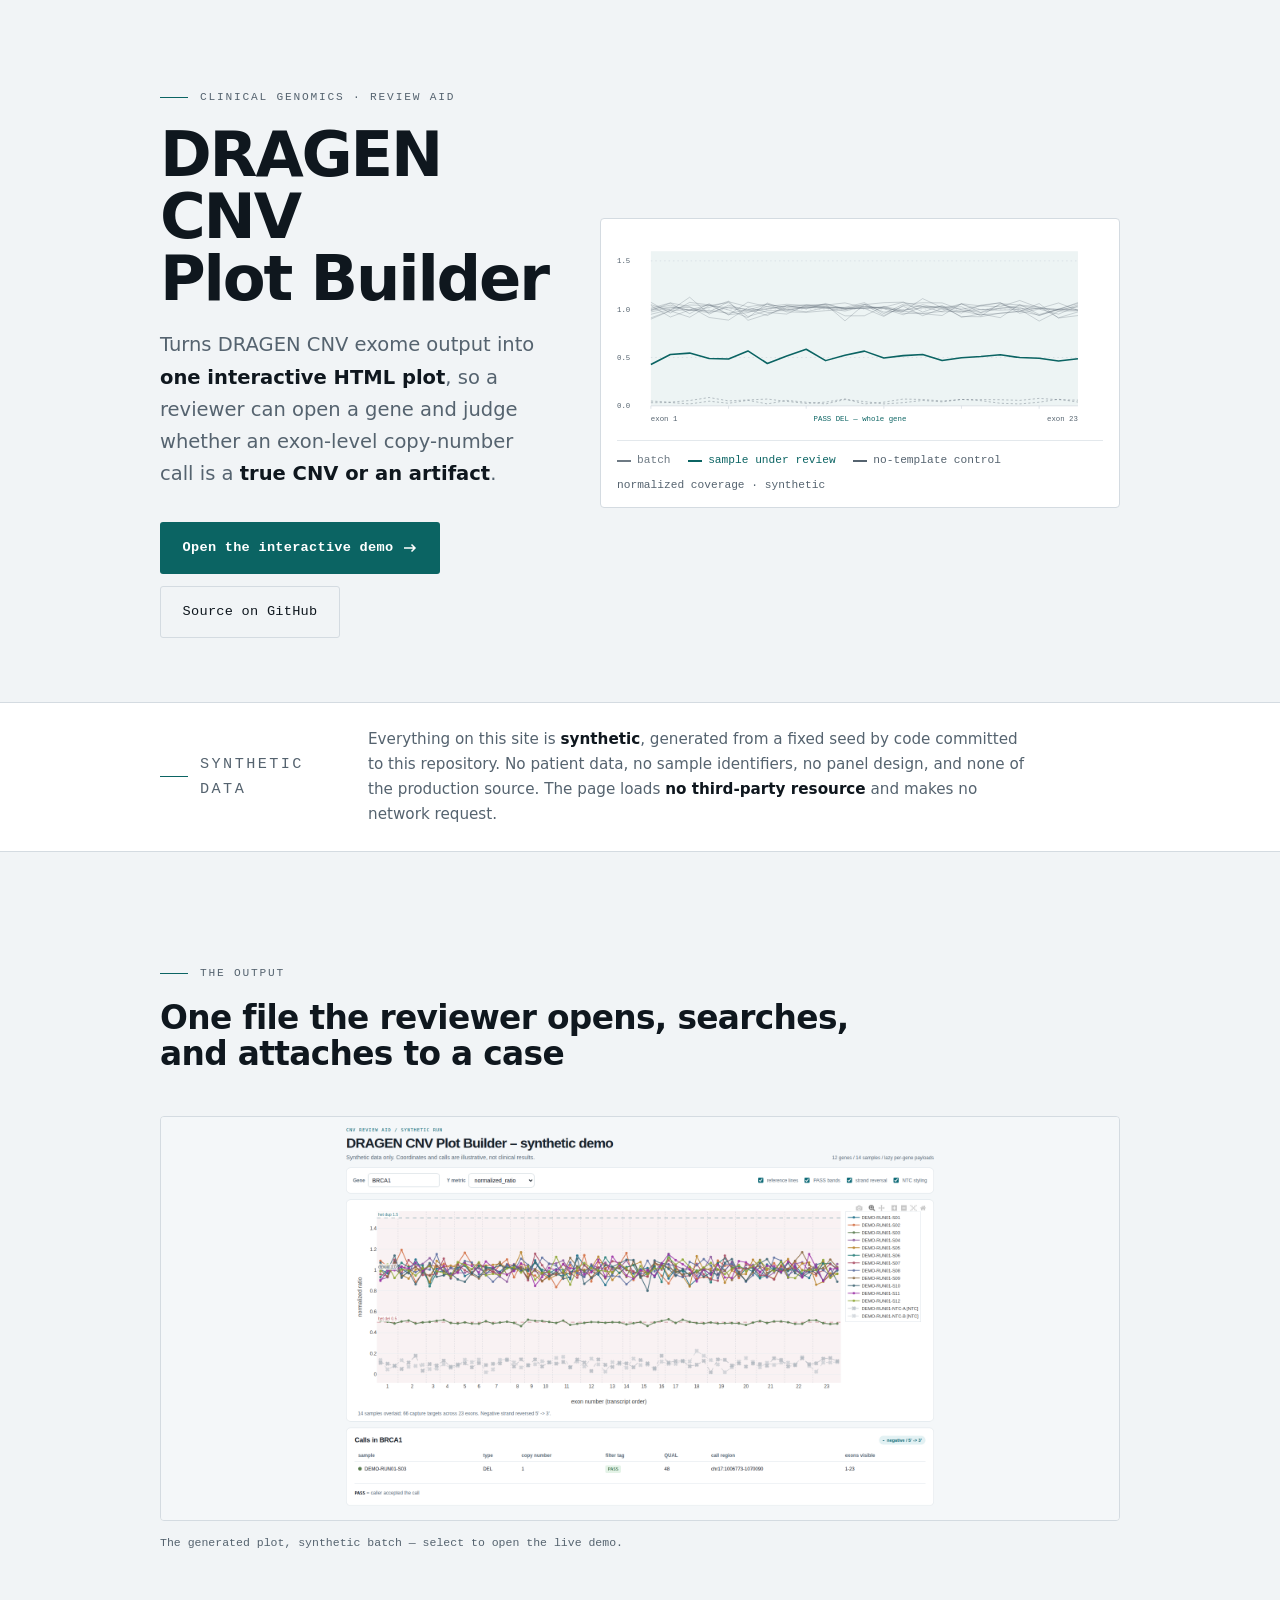
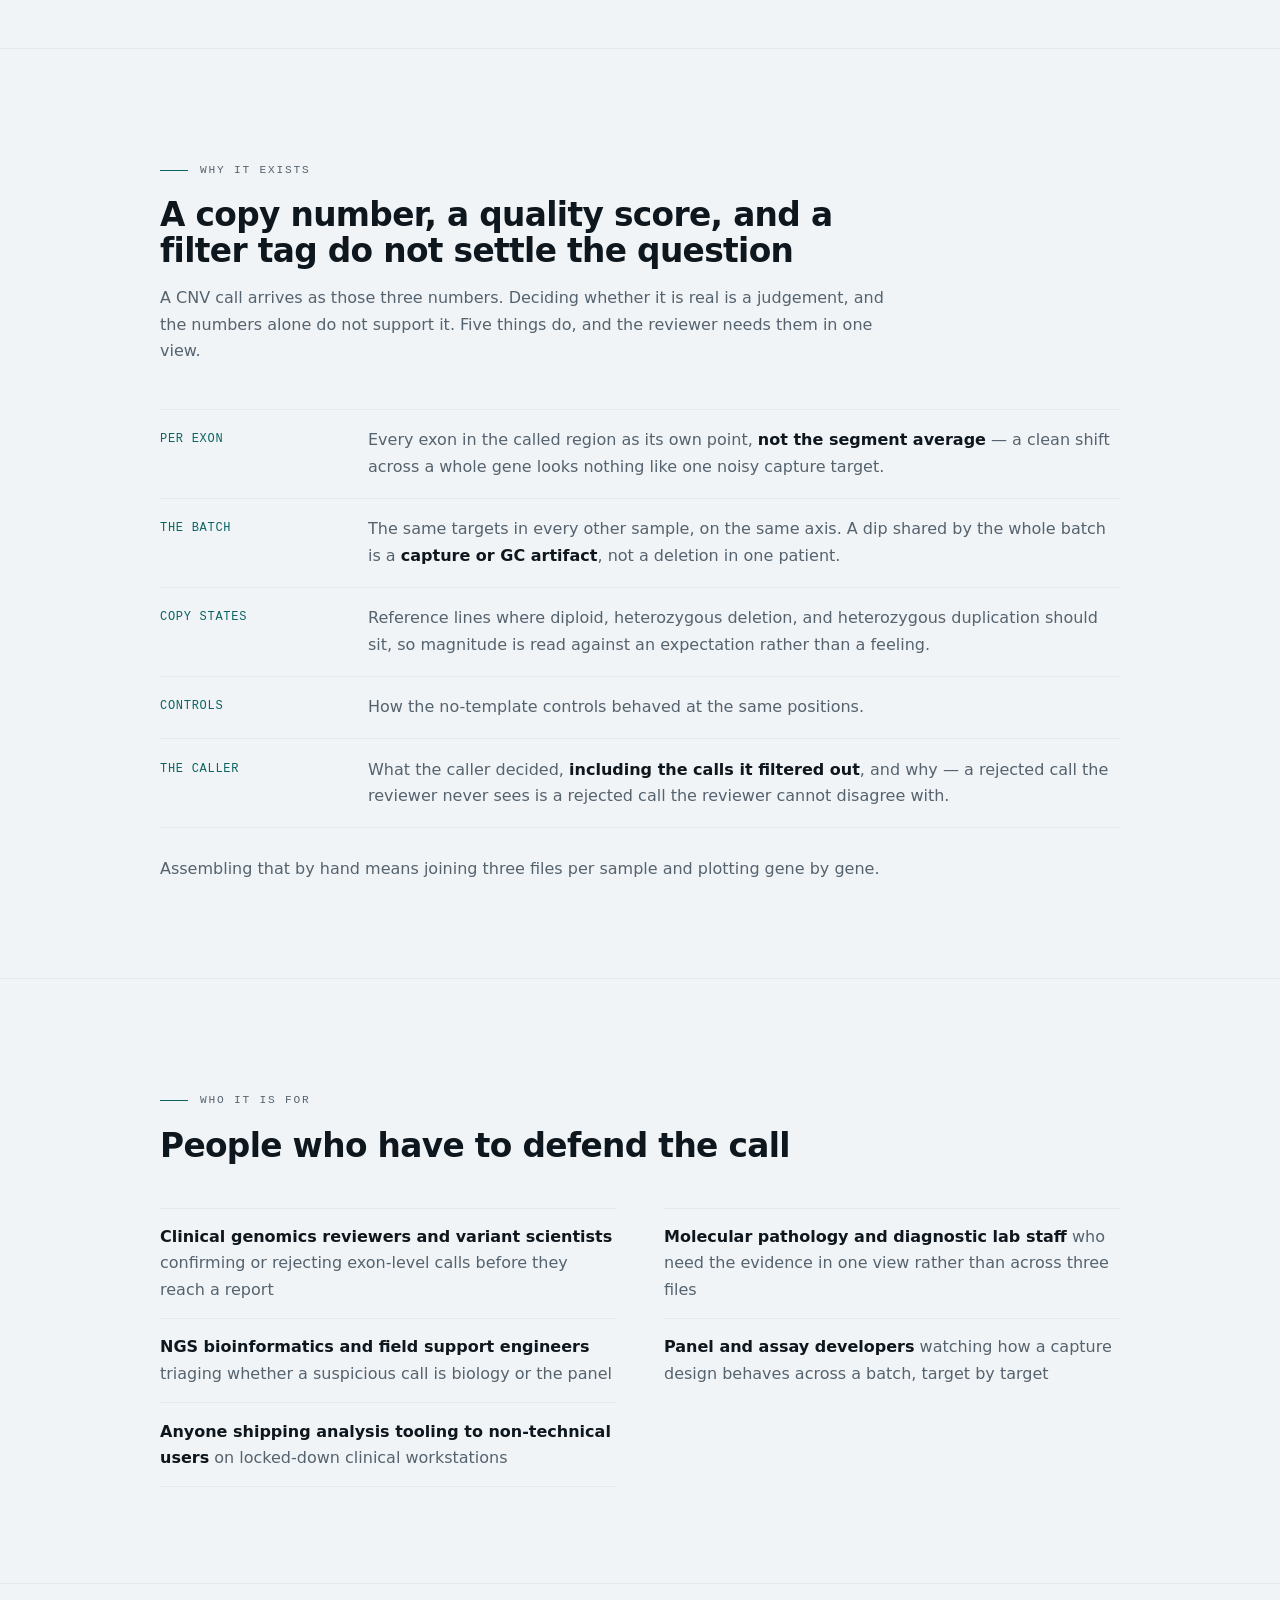
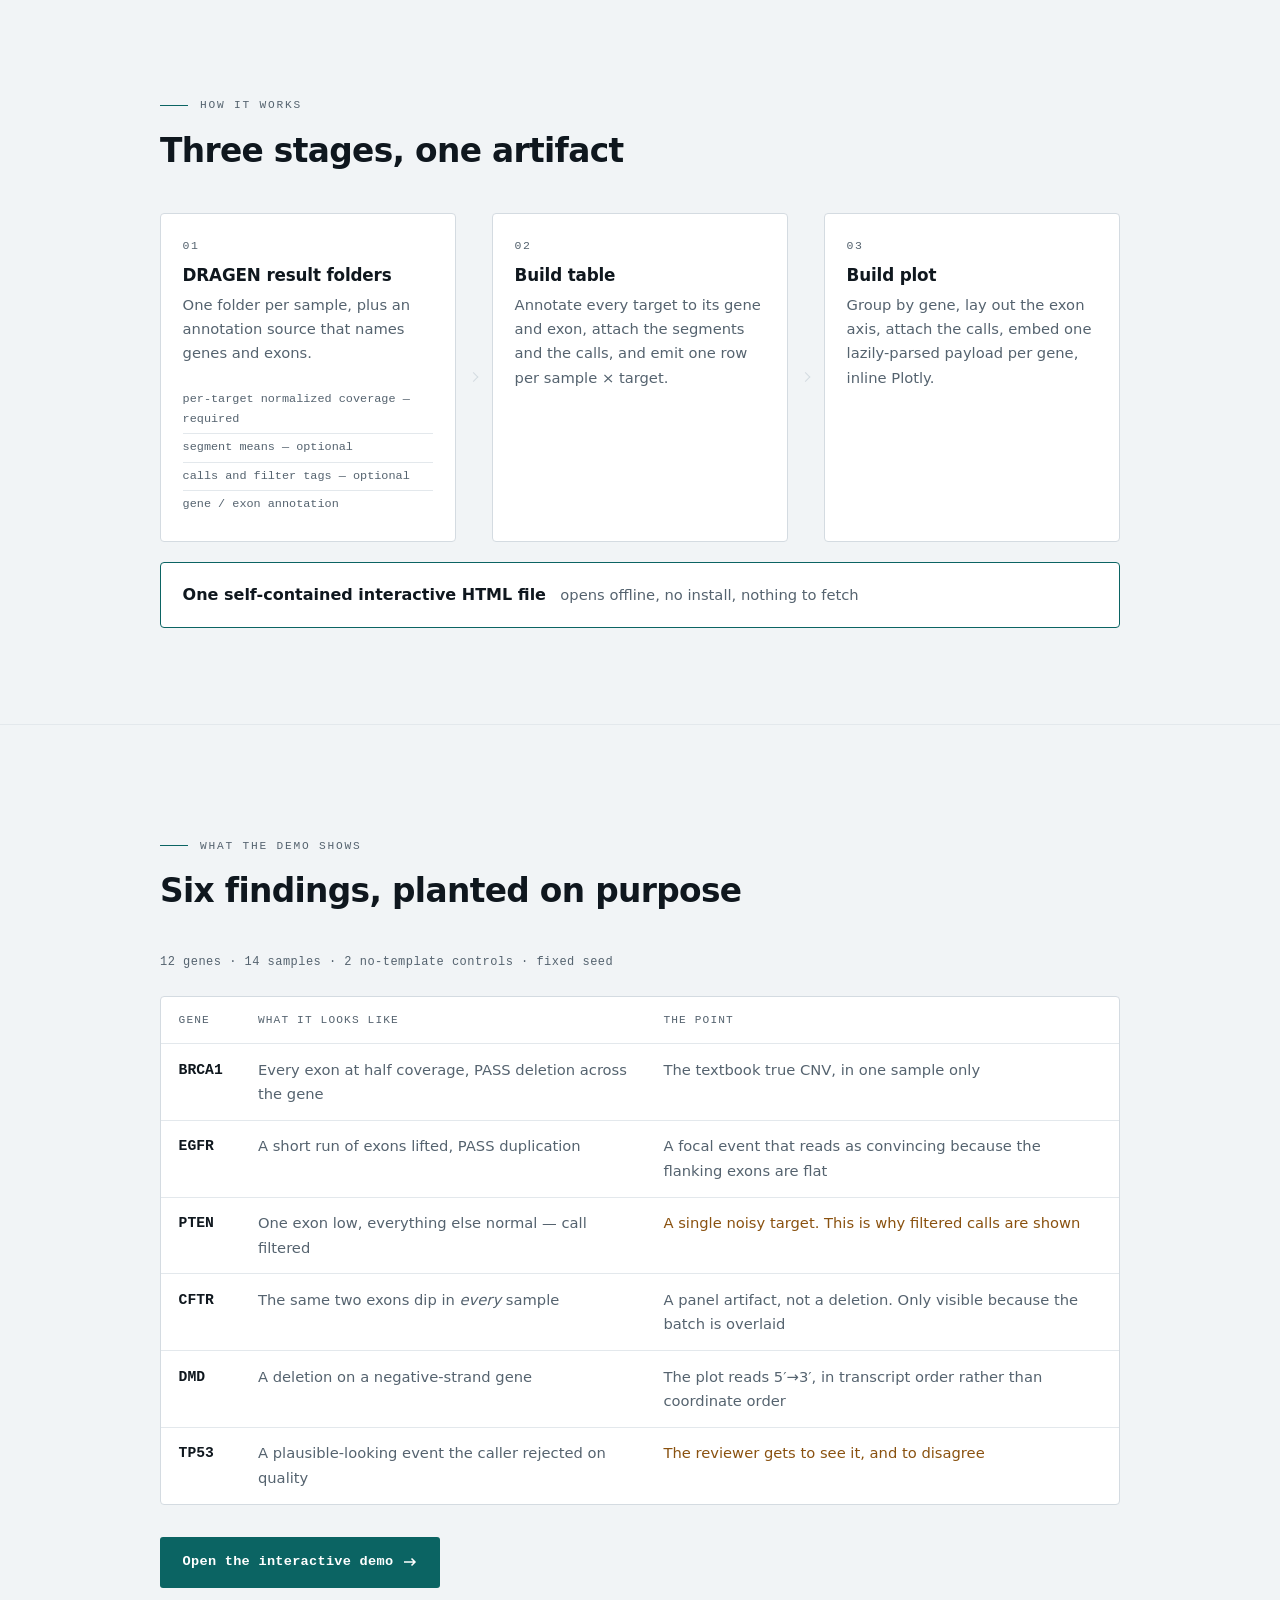
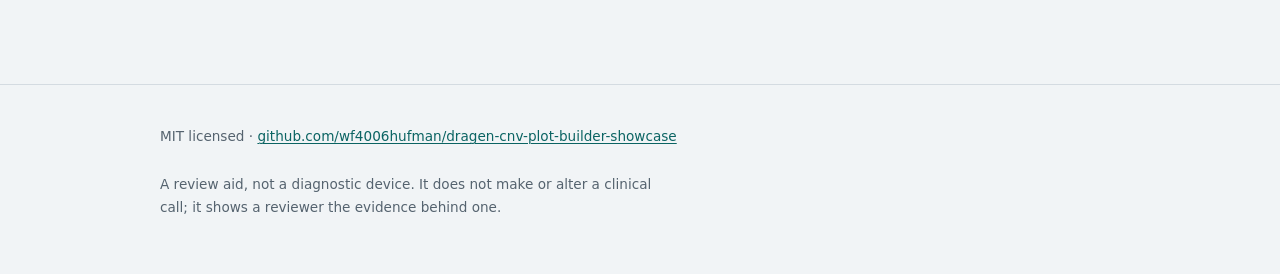
==== docs/index.html @ 5447cc50 "Public showcase: DRAGEN CNV plot builder A review aid for exon-level copy-number calls: turns DRAGEN" ====
<!DOCTYPE html>
<html lang="en">
<head>
<meta charset="utf-8">
<meta name="viewport" content="width=device-width, initial-scale=1">
<title>DRAGEN CNV Plot Builder — a review aid for exon-level copy-number calls</title>
<meta name="description" content="Turns DRAGEN CNV exome output into one interactive HTML plot, so a reviewer can judge whether an exon-level copy-number call is a true CNV or an artifact. Synthetic demo.">
<meta name="color-scheme" content="light dark">
<style>
/* ---- Tokens -------------------------------------------------------------
   Palette borrows the plot's own semantics: neutral greys are the batch,
   teal is the sample under review, amber is a call the caller filtered out. */
:root {
  --paper:   #f1f4f6;
  --surface: #ffffff;
  --ink:     #0f171e;
  --muted:   #55636f;
  --rule:    #d4dbe1;
  --rule-soft: #e3e8ec;
  --accent:  #0b6463;   /* the reviewed sample */
  --accent-ink: #ffffff;
  --flag:    #8a5210;   /* filtered / rejected */
  --sans: system-ui, -apple-system, "Segoe UI", Roboto, Helvetica, Arial, sans-serif;
  --mono: ui-monospace, SFMono-Regular, Menlo, Consolas, "Liberation Mono", monospace;
  --gutter: clamp(1.25rem, 5vw, 4rem);
  --stack:  clamp(3.5rem, 8vw, 6rem);
}
@media (prefers-color-scheme: dark) {
  :root {
    --paper: #0b1015; --surface: #121a21; --ink: #e4ebf1; --muted: #97a5b1;
    --rule: #24313b; --rule-soft: #1a242c;
    --accent: #4cc7bd; --accent-ink: #06201f; --flag: #e2a55c;
  }
}

*, *::before, *::after { box-sizing: border-box; }
html { -webkit-text-size-adjust: 100%; }
body {
  margin: 0;
  background: var(--paper);
  color: var(--ink);
  font-family: var(--sans);
  font-size: 1rem;
  line-height: 1.65;
  overflow-x: hidden;         /* belt and braces: page never scrolls sideways */
  -webkit-font-smoothing: antialiased;
}
.wrap { max-width: 68rem; margin-inline: auto; padding-inline: var(--gutter); }

a { color: var(--accent); text-underline-offset: 0.18em; text-decoration-thickness: 1px; }
:focus-visible { outline: 2px solid var(--accent); outline-offset: 3px; border-radius: 2px; }

h1, h2, h3 { line-height: 1.1; letter-spacing: -0.02em; margin: 0; font-weight: 650; }
h1 { font-size: clamp(2.35rem, 6.2vw, 3.9rem); letter-spacing: -0.035em; line-height: 0.99; font-weight: 700; }
h2 { font-size: clamp(1.5rem, 3.2vw, 2.05rem); }
h3 { font-size: 1.05rem; letter-spacing: -0.01em; }
p { margin: 0 0 1rem; }
p:last-child { margin-bottom: 0; }

/* Mono eyebrow with a leading hairline — the same hairline that separates
   every section, so the label reads as part of the rule system. */
.eyebrow {
  font-family: var(--mono);
  font-size: 0.7rem;
  letter-spacing: 0.16em;
  text-transform: uppercase;
  color: var(--muted);
  display: flex;
  align-items: center;
  gap: 0.75rem;
  margin: 0 0 1.1rem;
}
.eyebrow::before {
  content: "";
  width: 1.75rem;
  height: 1px;
  background: var(--accent);
  flex: none;
}

/* ---- Header ------------------------------------------------------------ */
header { padding-block: clamp(3rem, 7vw, 5.5rem) clamp(2.5rem, 5vw, 4rem); }
.hero { display: grid; gap: clamp(2.25rem, 5vw, 3.5rem); }
@media (min-width: 62rem) {
  .hero { grid-template-columns: minmax(0, 24rem) minmax(0, 1fr); align-items: center; }
}
.lede {
  font-size: clamp(1.05rem, 1.6vw, 1.22rem);
  color: var(--muted);
  margin-top: 1.25rem;
  max-width: 34ch;
}
.lede strong { color: var(--ink); font-weight: 600; }

.actions { display: flex; flex-wrap: wrap; gap: 0.75rem; margin-top: 2rem; }
.btn {
  display: inline-flex; align-items: center; gap: 0.6rem;
  font-family: var(--mono); font-size: 0.85rem; letter-spacing: 0.02em;
  padding: 0.85rem 1.35rem; border-radius: 3px; text-decoration: none;
  border: 1px solid transparent; transition: transform 120ms ease, background-color 120ms ease;
}
.btn-primary { background: var(--accent); color: var(--accent-ink); font-weight: 600; }
.btn-primary:hover { transform: translateY(-1px); }
.btn-secondary { border-color: var(--rule); color: var(--ink); background: transparent; }
.btn-secondary:hover { border-color: var(--accent); }
.btn svg { flex: none; }

/* ---- Hero figure ------------------------------------------------------- */
.plot { background: var(--surface); border: 1px solid var(--rule); border-radius: 4px; padding: 1rem 1rem 0.75rem; margin: 0; }
.plot svg { display: block; width: 100%; height: auto; }
.plot figcaption {
  font-family: var(--mono); font-size: 0.7rem; color: var(--muted);
  border-top: 1px solid var(--rule-soft); margin-top: 0.75rem; padding-top: 0.65rem;
  display: flex; flex-wrap: wrap; gap: 0.4rem 1.1rem;
}
.key { display: inline-flex; align-items: center; gap: 0.4rem; }
.key::before { content: ""; width: 0.85rem; height: 2px; background: currentColor; }
.key-batch { color: var(--muted); opacity: 0.85; }
.key-case  { color: var(--accent); }
.key-ntc   { color: var(--muted); }

.s-batch { fill: none; stroke: var(--muted); stroke-width: 1; opacity: 0.34; }
.s-ntc   { fill: none; stroke: var(--muted); stroke-width: 1; opacity: 0.5; stroke-dasharray: 3 3; }
.s-case  { fill: none; stroke: var(--accent); stroke-width: 2.1; stroke-linejoin: round; }
.ref     { stroke: var(--rule); stroke-width: 1; stroke-dasharray: 2 4; }
.axis    { stroke: var(--rule); stroke-width: 1; }
.tick    { stroke: var(--rule); stroke-width: 1; }
.lab     { font-family: var(--mono); font-size: 10px; fill: var(--muted); }
.lab-accent { fill: var(--accent); }
.callband { fill: var(--accent); opacity: 0.07; }

/* One deliberate motion: the reviewed sample draws itself in on load. */
@media (prefers-reduced-motion: no-preference) {
  .s-case { stroke-dasharray: 640; stroke-dashoffset: 640; animation: draw 1.5s cubic-bezier(.3,.7,.3,1) 0.25s forwards; }
  @keyframes draw { to { stroke-dashoffset: 0; } }
}

/* ---- Synthetic-data notice --------------------------------------------- */
.notice { border-block: 1px solid var(--rule); background: var(--surface); }
.notice .wrap { padding-block: 1.5rem; display: grid; gap: 0.5rem 2rem; }
@media (min-width: 48rem) { .notice .wrap { grid-template-columns: 11rem minmax(0, 1fr); } }
.notice .eyebrow { margin: 0; }
.notice p { font-size: 0.95rem; color: var(--muted); max-width: 68ch; }
.notice strong { color: var(--ink); font-weight: 600; }

/* ---- Sections ---------------------------------------------------------- */
main section { padding-block: var(--stack); border-bottom: 1px solid var(--rule-soft); }
main section:last-of-type { border-bottom: 0; }
.section-head { max-width: 46rem; margin-bottom: clamp(2rem, 4vw, 2.75rem); }
.section-head p { color: var(--muted); margin-top: 1rem; }

/* Screenshot band */
.shot { margin: 0; }
.shot a { display: block; border: 1px solid var(--rule); border-radius: 4px; overflow: hidden; background: var(--surface); }
.shot img { display: block; width: 100%; height: auto; }
.shot figcaption { font-family: var(--mono); font-size: 0.72rem; color: var(--muted); margin-top: 0.75rem; }

/* Evidence — a definition list, because each item is a named kind of evidence
   rather than a step in a sequence. */
.evidence { display: grid; margin: 0; }
.evidence > div { display: grid; gap: 0.25rem 2rem; padding-block: 1.1rem; border-top: 1px solid var(--rule-soft); }
.evidence > div:last-child { border-bottom: 1px solid var(--rule-soft); }
@media (min-width: 48rem) { .evidence > div { grid-template-columns: 11rem minmax(0, 1fr); } }
.evidence dt { font-family: var(--mono); font-size: 0.75rem; letter-spacing: 0.06em; text-transform: uppercase; color: var(--accent); padding-top: 0.2rem; }
.evidence dd { margin: 0; color: var(--muted); }
.evidence dd strong, .audience strong { color: var(--ink); font-weight: 600; }
.afterword { margin-top: 1.75rem; color: var(--muted); max-width: 46rem; }

/* Audience */
.audience { list-style: none; margin: 0; padding: 0; display: grid; }
.audience li { padding-block: 0.95rem; border-top: 1px solid var(--rule-soft); color: var(--muted); }
.audience li:last-child { border-bottom: 1px solid var(--rule-soft); }
@media (min-width: 48rem) { .audience { grid-template-columns: 1fr 1fr; column-gap: 3rem; } }

/* Flow — genuinely a sequence, so the stages carry numbers. */
.flow { list-style: none; margin: 0 0 1.25rem; padding: 0; display: grid; gap: 1.5rem; counter-reset: stage; }
@media (min-width: 56rem) { .flow { grid-template-columns: repeat(3, 1fr); gap: 2.25rem; } }
.flow > li { counter-increment: stage; position: relative; background: var(--surface); border: 1px solid var(--rule); border-radius: 4px; padding: 1.4rem 1.35rem; }
.flow > li::before { content: counter(stage, decimal-leading-zero); font-family: var(--mono); font-size: 0.72rem; letter-spacing: 0.12em; color: var(--muted); display: block; margin-bottom: 0.7rem; }
/* Connector chevron sits in the gap between stages and flips with the layout. */
.flow > li:not(:last-child)::after { content: ""; position: absolute; width: 7px; height: 7px; border-right: 1px solid var(--rule); border-bottom: 1px solid var(--rule); left: 50%; bottom: -1.05rem; transform: translateX(-50%) rotate(45deg); }
@media (min-width: 56rem) { .flow > li:not(:last-child)::after { left: auto; right: -1.4rem; top: 50%; bottom: auto; transform: translateY(-50%) rotate(-45deg); } }
.flow h3 { margin-bottom: 0.5rem; }
.flow p { font-size: 0.92rem; color: var(--muted); }
.flow ul { margin: 0.7rem 0 0; padding: 0; list-style: none; font-family: var(--mono); font-size: 0.74rem; color: var(--muted); }
.flow ul li { padding: 0.25rem 0; border-top: 1px solid var(--rule-soft); }
.flow ul li:first-child { border-top: 0; padding-top: 0.55rem; }
.out { border: 1px solid var(--accent); border-radius: 4px; background: var(--surface); padding: 1.15rem 1.35rem; display: flex; flex-wrap: wrap; align-items: baseline; gap: 0.35rem 0.9rem; }
.out b { font-weight: 650; }
.out span { color: var(--muted); font-size: 0.92rem; }

/* Findings table */
.runline { font-family: var(--mono); font-size: 0.75rem; letter-spacing: 0.04em; color: var(--muted); margin-bottom: 1.5rem; }
.scroller { overflow-x: auto; border: 1px solid var(--rule); border-radius: 4px; background: var(--surface); }
table { border-collapse: collapse; width: 100%; min-width: 34rem; font-size: 0.92rem; }
th, td { text-align: left; padding: 0.85rem 1.1rem; border-top: 1px solid var(--rule-soft); vertical-align: top; color: var(--muted); }
thead th { border-top: 0; font-family: var(--mono); font-size: 0.7rem; letter-spacing: 0.1em; text-transform: uppercase; font-weight: 500; white-space: nowrap; }
tbody th { font-family: var(--mono); font-weight: 600; white-space: nowrap; color: var(--ink); }
td.flagged { color: var(--flag); }
/* Narrow screens: three prose columns cannot share 320px, so each finding
   becomes a stacked block and the header row is left to assistive tech. */
@media (max-width: 40rem) {
  .scroller { overflow-x: visible; padding-inline: 1.1rem; }
  table { min-width: 0; }
  thead { position: absolute; width: 1px; height: 1px; overflow: hidden; clip-path: inset(50%); }
  tbody tr { display: block; padding-block: 1.05rem; border-top: 1px solid var(--rule-soft); }
  tbody tr:first-child { border-top: 0; }
  tbody th, tbody td { display: block; padding: 0; border: 0; }
  tbody th { margin-bottom: 0.35rem; }
  tbody td + td { margin-top: 0.35rem; }
}

/* ---- Footer ------------------------------------------------------------ */
footer { border-top: 1px solid var(--rule); padding-block: 2.5rem 3.5rem; }
footer .wrap { display: grid; gap: 0.6rem; }
footer p { font-size: 0.85rem; color: var(--muted); max-width: 60ch; }
footer a { overflow-wrap: anywhere; }   /* the repo URL is longer than a 360px column */
</style>
</head>
<body>

<header>
  <div class="wrap hero">
    <div>
      <p class="eyebrow">Clinical genomics &middot; review aid</p>
      <h1>DRAGEN CNV Plot&nbsp;Builder</h1>
      <p class="lede">
        Turns DRAGEN CNV exome output into <strong>one interactive HTML plot</strong>, so a
        reviewer can open a gene and judge whether an exon-level copy-number call is a
        <strong>true CNV or an artifact</strong>.
      </p>
      <div class="actions">
        <a class="btn btn-primary" href="demo/">
          Open the interactive demo
          <svg width="14" height="10" viewBox="0 0 14 10" aria-hidden="true" fill="none" stroke="currentColor" stroke-width="1.5">
            <path d="M1 5h11M8.5 1.5 12 5l-3.5 3.5"/>
          </svg>
        </a>
        <a class="btn btn-secondary" href="https://github.com/wf4006hufman/dragen-cnv-plot-builder-showcase">Source on GitHub</a>
      </div>
    </div>

    <!-- Schematic of one gene: the batch in grey, the reviewed sample in teal,
         controls dashed at zero. Geometry is fixed, not fetched. -->
    <figure class="plot">
      <svg viewBox="0 0 660 262" role="img" aria-label="Schematic exon-level coverage plot: eleven batch samples flat at copy number 2, two no-template controls near zero, and one sample sitting at half coverage across every exon — a whole-gene deletion.">
        <rect class="callband" x="46" y="22" width="580" height="210"/>
        <line class="ref" x1="46" y1="35.1" x2="626" y2="35.1"/>
        <line class="ref" x1="46" y1="100.8" x2="626" y2="100.8"/>
        <line class="ref" x1="46" y1="166.4" x2="626" y2="166.4"/>
        <text class="lab" x="0" y="38.6">1.5</text>
        <text class="lab" x="0" y="104.3">1.0</text>
        <text class="lab" x="0" y="169.9">0.5</text>
        <text class="lab" x="0" y="235">0.0</text>
        <line class="axis" x1="46" y1="232" x2="626" y2="232"/>
        <g class="tick">
          <line x1="46" y1="232" x2="46" y2="236"/><line x1="151.5" y1="232" x2="151.5" y2="236"/>
          <line x1="256.9" y1="232" x2="256.9" y2="236"/><line x1="362.4" y1="232" x2="362.4" y2="236"/>
          <line x1="467.8" y1="232" x2="467.8" y2="236"/><line x1="573.3" y1="232" x2="573.3" y2="236"/>
        </g>
        <polyline class="s-batch" points="46.0,102.3 72.4,97.7 98.7,102.1 125.1,102.6 151.5,106.2 177.8,102.0 204.2,94.2 230.5,98.2 256.9,94.6 283.3,99.3 309.6,98.4 336.0,99.7 362.4,110.6 388.7,95.7 415.1,97.8 441.5,97.8 467.8,110.7 494.2,111.0 520.5,106.0 546.9,103.5 573.3,98.9 599.6,101.0 626.0,97.7"/>
        <polyline class="s-batch" points="46.0,104.5 72.4,98.9 98.7,98.4 125.1,104.7 151.5,90.6 177.8,97.5 204.2,93.7 230.5,104.4 256.9,105.1 283.3,102.8 309.6,101.4 336.0,97.0 362.4,99.3 388.7,103.4 415.1,106.4 441.5,103.8 467.8,93.5 494.2,105.5 520.5,99.3 546.9,98.2 573.3,109.5 599.6,100.5 626.0,93.0"/>
        <polyline class="s-batch" points="46.0,112.6 72.4,102.6 98.7,101.4 125.1,105.6 151.5,97.8 177.8,101.1 204.2,109.4 230.5,95.9 256.9,96.8 283.3,95.2 309.6,92.2 336.0,98.6 362.4,100.0 388.7,108.4 415.1,97.1 441.5,104.4 467.8,103.4 494.2,108.2 520.5,106.5 546.9,103.9 573.3,93.1 599.6,112.8 626.0,109.4"/>
        <polyline class="s-batch" points="46.0,99.3 72.4,92.2 98.7,97.3 125.1,112.0 151.5,115.6 177.8,98.6 204.2,105.1 230.5,107.4 256.9,95.0 283.3,94.2 309.6,99.8 336.0,99.3 362.4,98.2 388.7,91.3 415.1,97.1 441.5,97.7 467.8,97.5 494.2,110.0 520.5,93.2 546.9,95.1 573.3,97.6 599.6,112.4 626.0,104.5"/>
        <polyline class="s-batch" points="46.0,95.8 72.4,111.4 98.7,101.8 125.1,94.7 151.5,108.5 177.8,91.2 204.2,97.5 230.5,101.6 256.9,98.8 283.3,96.9 309.6,100.0 336.0,94.0 362.4,104.7 388.7,103.2 415.1,94.6 441.5,100.6 467.8,106.0 494.2,95.2 520.5,92.1 546.9,103.4 573.3,108.9 599.6,101.5 626.0,101.6"/>
        <polyline class="s-batch" points="46.0,102.5 72.4,92.5 98.7,106.8 125.1,93.3 151.5,108.2 177.8,105.4 204.2,97.0 230.5,94.1 256.9,95.7 283.3,98.7 309.6,99.9 336.0,99.8 362.4,97.4 388.7,101.8 415.1,99.1 441.5,97.4 467.8,100.7 494.2,96.2 520.5,97.4 546.9,88.9 573.3,98.8 599.6,103.3 626.0,103.0"/>
        <polyline class="s-batch" points="46.0,100.8 72.4,95.3 98.7,102.7 125.1,98.5 151.5,89.9 177.8,115.9 204.2,107.4 230.5,99.3 256.9,98.4 283.3,99.3 309.6,103.3 336.0,96.9 362.4,99.1 388.7,103.8 415.1,86.4 441.5,98.7 467.8,104.0 494.2,101.3 520.5,102.1 546.9,101.1 573.3,116.9 599.6,103.6 626.0,94.8"/>
        <polyline class="s-batch" points="46.0,107.7 72.4,101.1 98.7,95.1 125.1,95.7 151.5,91.9 177.8,110.8 204.2,102.8 230.5,102.8 256.9,97.1 283.3,94.3 309.6,116.6 336.0,94.3 362.4,109.3 388.7,96.7 415.1,109.6 441.5,99.7 467.8,93.7 494.2,101.6 520.5,99.6 546.9,96.0 573.3,99.9 599.6,101.3 626.0,91.7"/>
        <polyline class="s-batch" points="46.0,94.6 72.4,102.5 98.7,84.5 125.1,107.5 151.5,95.3 177.8,102.3 204.2,100.0 230.5,96.6 256.9,99.4 283.3,97.0 309.6,109.8 336.0,109.7 362.4,97.1 388.7,106.4 415.1,106.8 441.5,109.4 467.8,93.3 494.2,96.3 520.5,92.0 546.9,106.3 573.3,100.7 599.6,107.5 626.0,96.2"/>
        <polyline class="s-batch" points="46.0,91.4 72.4,106.0 98.7,91.5 125.1,94.9 151.5,101.8 177.8,112.4 204.2,92.4 230.5,101.3 256.9,104.3 283.3,98.4 309.6,98.3 336.0,91.9 362.4,106.8 388.7,94.0 415.1,92.0 441.5,92.2 467.8,101.8 494.2,105.1 520.5,94.7 546.9,100.1 573.3,100.0 599.6,92.3 626.0,102.3"/>
        <polyline class="s-batch" points="46.0,114.3 72.4,103.0 98.7,111.7 125.1,95.9 151.5,98.9 177.8,104.4 204.2,100.8 230.5,95.8 256.9,100.3 283.3,92.9 309.6,101.1 336.0,94.6 362.4,91.9 388.7,91.2 415.1,104.7 441.5,95.6 467.8,111.8 494.2,107.1 520.5,112.3 546.9,94.4 573.3,108.0 599.6,100.8 626.0,101.9"/>
        <polyline class="s-ntc" points="46.0,225.5 72.4,227.0 98.7,224.8 125.1,220.7 151.5,225.3 177.8,224.0 204.2,222.8 230.5,226.0 256.9,228.7 283.3,226.9 309.6,222.6 336.0,229.4 362.4,227.0 388.7,222.8 415.1,223.4 441.5,225.4 467.8,223.3 494.2,225.0 520.5,228.5 546.9,229.4 573.3,227.1 599.6,223.0 626.0,226.9"/>
        <polyline class="s-ntc" points="46.0,227.8 72.4,227.5 98.7,229.4 125.1,225.7 151.5,228.5 177.8,224.5 204.2,229.4 230.5,224.6 256.9,227.1 283.3,229.4 309.6,223.5 336.0,226.2 362.4,229.4 388.7,227.7 415.1,224.7 441.5,226.6 467.8,223.4 494.2,223.5 520.5,223.7 546.9,224.6 573.3,221.9 599.6,223.7 626.0,224.3"/>
        <polyline class="s-case" points="46.0,175.9 72.4,162.3 98.7,160.4 125.1,167.7 151.5,168.5 177.8,157.5 204.2,174.5 230.5,164.2 256.9,155.2 283.3,170.6 309.6,163.2 336.0,157.7 362.4,166.9 388.7,163.8 415.1,162.2 441.5,170.5 467.8,166.8 494.2,165.0 520.5,162.6 546.9,166.5 573.3,167.3 599.6,171.0 626.0,168.0"/>
        <text class="lab" x="46" y="252">exon 1</text>
        <text class="lab" x="626" y="252" text-anchor="end">exon 23</text>
        <text class="lab lab-accent" x="330" y="252" text-anchor="middle">PASS DEL &mdash; whole gene</text>
      </svg>
      <figcaption>
        <span class="key key-batch">batch</span>
        <span class="key key-case">sample under review</span>
        <span class="key key-ntc">no-template control</span>
        <span>normalized coverage &middot; synthetic</span>
      </figcaption>
    </figure>
  </div>
</header>

<div class="notice">
  <div class="wrap">
    <p class="eyebrow">Synthetic data</p>
    <p>
      Everything on this site is <strong>synthetic</strong>, generated from a fixed seed by code
      committed to this repository. No patient data, no sample identifiers, no panel design, and
      none of the production source. The page loads <strong>no third-party resource</strong> and
      makes no network request.
    </p>
  </div>
</div>

<main>
  <!-- The screenshot is committed separately. If it is missing the whole section
       removes itself, so the page reads as written rather than leaving a gap. -->
  <section aria-labelledby="output" id="output-section">
    <div class="wrap">
      <div class="section-head">
        <p class="eyebrow">The output</p>
        <h2 id="output">One file the reviewer opens, searches, and attaches to a case</h2>
      </div>
      <figure class="shot">
        <a href="demo/">
          <img src="assets/demo-plot.png" width="2400" height="1010"
               alt="The interactive plot: exon-level coverage for one gene, every sample in the batch overlaid, copy-state reference lines, and a table of calls underneath."
               onerror="document.getElementById('output-section').remove()">
        </a>
        <figcaption>The generated plot, synthetic batch &mdash; select to open the live demo.</figcaption>
      </figure>
    </div>
  </section>

  <section aria-labelledby="why">
    <div class="wrap">
      <div class="section-head">
        <p class="eyebrow">Why it exists</p>
        <h2 id="why">A copy number, a quality score, and a filter tag do not settle the question</h2>
        <p>
          A CNV call arrives as those three numbers. Deciding whether it is real is a judgement,
          and the numbers alone do not support it. Five things do, and the reviewer needs them
          in one view.
        </p>
      </div>
      <dl class="evidence">
        <div>
          <dt>Per exon</dt>
          <dd>Every exon in the called region as its own point, <strong>not the segment average</strong> &mdash; a clean shift across a whole gene looks nothing like one noisy capture target.</dd>
        </div>
        <div>
          <dt>The batch</dt>
          <dd>The same targets in every other sample, on the same axis. A dip shared by the whole batch is a <strong>capture or GC artifact</strong>, not a deletion in one patient.</dd>
        </div>
        <div>
          <dt>Copy states</dt>
          <dd>Reference lines where diploid, heterozygous deletion, and heterozygous duplication should sit, so magnitude is read against an expectation rather than a feeling.</dd>
        </div>
        <div>
          <dt>Controls</dt>
          <dd>How the no-template controls behaved at the same positions.</dd>
        </div>
        <div>
          <dt>The caller</dt>
          <dd>What the caller decided, <strong>including the calls it filtered out</strong>, and why &mdash; a rejected call the reviewer never sees is a rejected call the reviewer cannot disagree with.</dd>
        </div>
      </dl>
      <p class="afterword">
        Assembling that by hand means joining three files per sample and plotting gene by gene.
      </p>
    </div>
  </section>

  <section aria-labelledby="who">
    <div class="wrap">
      <div class="section-head">
        <p class="eyebrow">Who it is for</p>
        <h2 id="who">People who have to defend the call</h2>
      </div>
      <ul class="audience">
        <li><strong>Clinical genomics reviewers and variant scientists</strong> confirming or rejecting exon-level calls before they reach a report</li>
        <li><strong>Molecular pathology and diagnostic lab staff</strong> who need the evidence in one view rather than across three files</li>
        <li><strong>NGS bioinformatics and field support engineers</strong> triaging whether a suspicious call is biology or the panel</li>
        <li><strong>Panel and assay developers</strong> watching how a capture design behaves across a batch, target by target</li>
        <li><strong>Anyone shipping analysis tooling to non-technical users</strong> on locked-down clinical workstations</li>
      </ul>
    </div>
  </section>

  <section aria-labelledby="how">
    <div class="wrap">
      <div class="section-head">
        <p class="eyebrow">How it works</p>
        <h2 id="how">Three stages, one artifact</h2>
      </div>
      <ol class="flow">
        <li>
          <h3>DRAGEN result folders</h3>
          <p>One folder per sample, plus an annotation source that names genes and exons.</p>
          <ul>
            <li>per-target normalized coverage &mdash; required</li>
            <li>segment means &mdash; optional</li>
            <li>calls and filter tags &mdash; optional</li>
            <li>gene / exon annotation</li>
          </ul>
        </li>
        <li>
          <h3>Build table</h3>
          <p>Annotate every target to its gene and exon, attach the segments and the calls, and emit one row per sample &times; target.</p>
        </li>
        <li>
          <h3>Build plot</h3>
          <p>Group by gene, lay out the exon axis, attach the calls, embed one lazily-parsed payload per gene, inline Plotly.</p>
        </li>
      </ol>
      <p class="out">
        <b>One self-contained interactive HTML file</b>
        <span>opens offline, no install, nothing to fetch</span>
      </p>
    </div>
  </section>

  <section aria-labelledby="demo">
    <div class="wrap">
      <div class="section-head">
        <p class="eyebrow">What the demo shows</p>
        <h2 id="demo">Six findings, planted on purpose</h2>
      </div>
      <p class="runline">12 genes &middot; 14 samples &middot; 2 no-template controls &middot; fixed seed</p>
      <div class="scroller">
        <table>
          <thead>
            <tr><th scope="col">Gene</th><th scope="col">What it looks like</th><th scope="col">The point</th></tr>
          </thead>
          <tbody>
            <tr><th scope="row">BRCA1</th><td>Every exon at half coverage, PASS deletion across the gene</td><td>The textbook true CNV, in one sample only</td></tr>
            <tr><th scope="row">EGFR</th><td>A short run of exons lifted, PASS duplication</td><td>A focal event that reads as convincing because the flanking exons are flat</td></tr>
            <tr><th scope="row">PTEN</th><td>One exon low, everything else normal &mdash; call filtered</td><td class="flagged">A single noisy target. This is why filtered calls are shown</td></tr>
            <tr><th scope="row">CFTR</th><td>The same two exons dip in <em>every</em> sample</td><td>A panel artifact, not a deletion. Only visible because the batch is overlaid</td></tr>
            <tr><th scope="row">DMD</th><td>A deletion on a negative-strand gene</td><td>The plot reads 5&prime;&rarr;3&prime;, in transcript order rather than coordinate order</td></tr>
            <tr><th scope="row">TP53</th><td>A plausible-looking event the caller rejected on quality</td><td class="flagged">The reviewer gets to see it, and to disagree</td></tr>
          </tbody>
        </table>
      </div>
      <div class="actions">
        <a class="btn btn-primary" href="demo/">
          Open the interactive demo
          <svg width="14" height="10" viewBox="0 0 14 10" aria-hidden="true" fill="none" stroke="currentColor" stroke-width="1.5">
            <path d="M1 5h11M8.5 1.5 12 5l-3.5 3.5"/>
          </svg>
        </a>
      </div>
    </div>
  </section>
</main>

<footer>
  <div class="wrap">
    <p>MIT licensed &middot; <a href="https://github.com/wf4006hufman/dragen-cnv-plot-builder-showcase">github.com/wf4006hufman/dragen-cnv-plot-builder-showcase</a></p>
    <p>A review aid, not a diagnostic device. It does not make or alter a clinical call; it shows a reviewer the evidence behind one.</p>
  </div>
</footer>

</body>
</html>
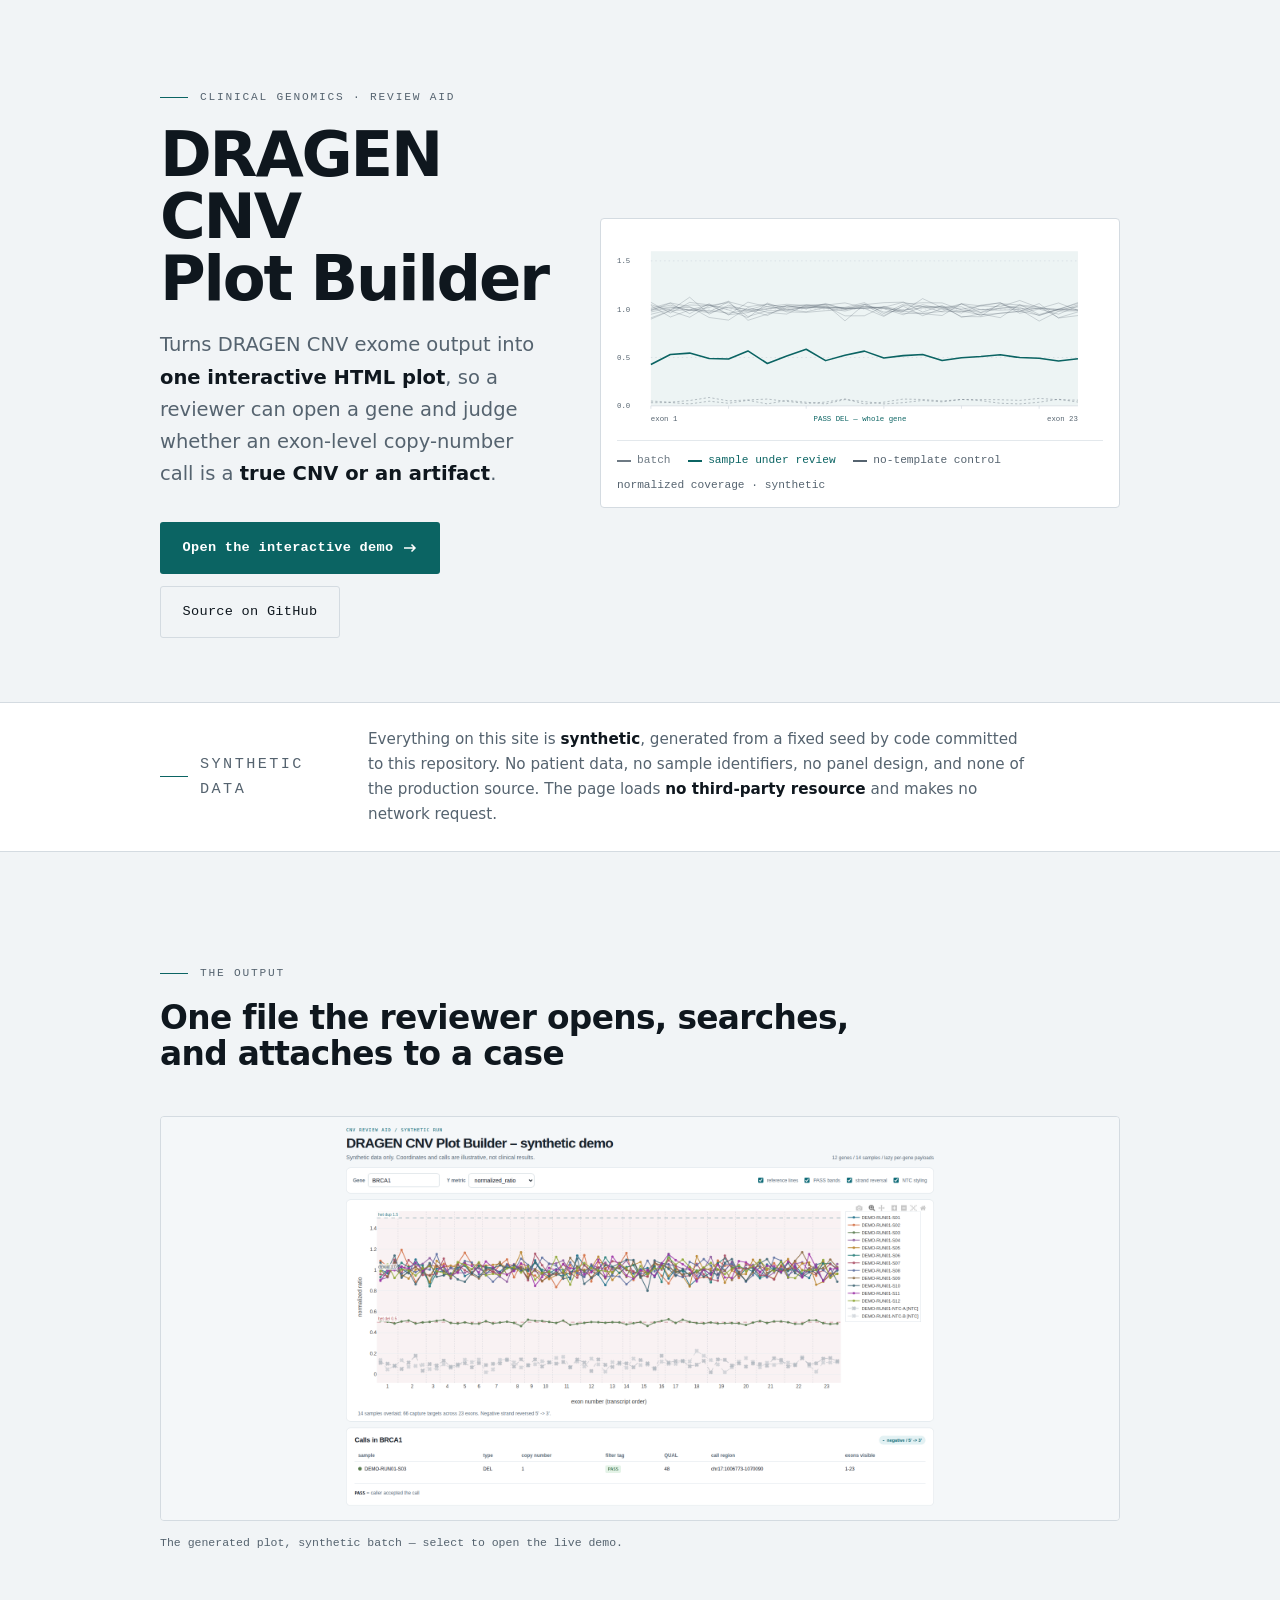
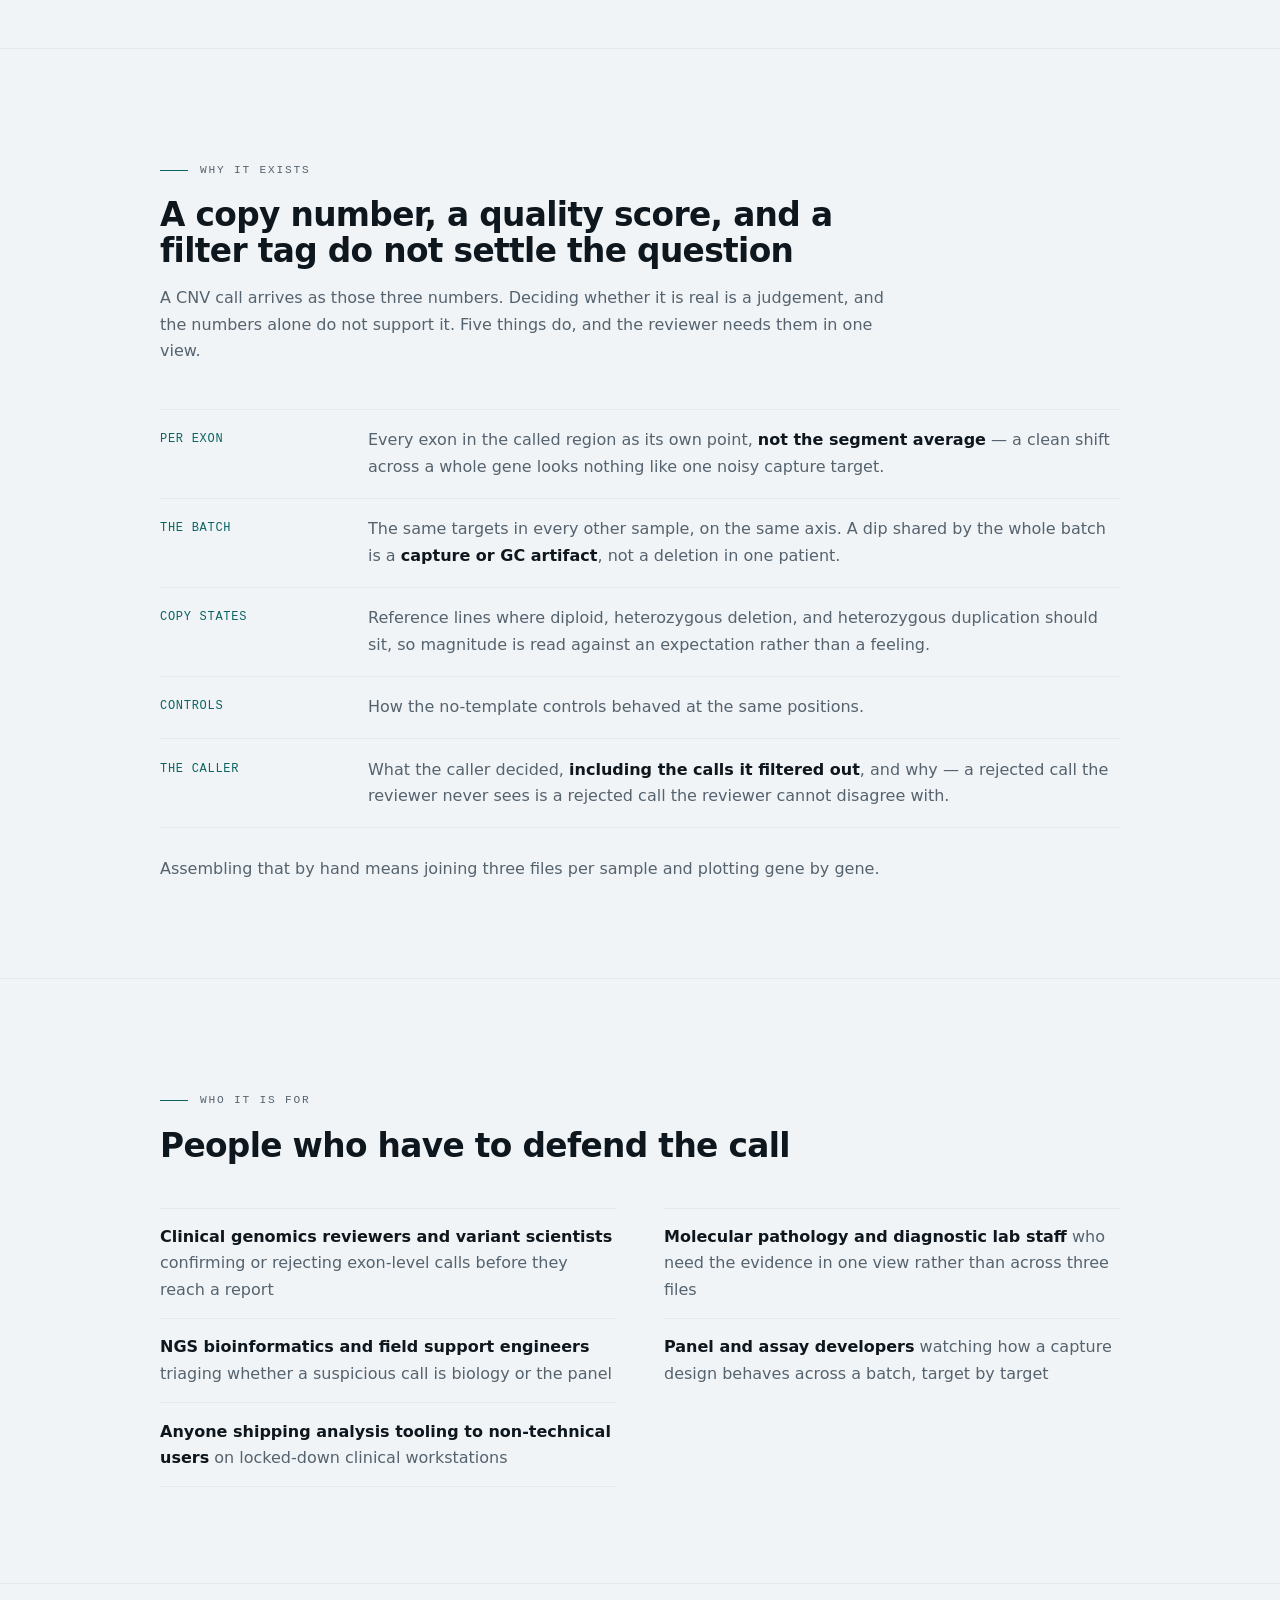
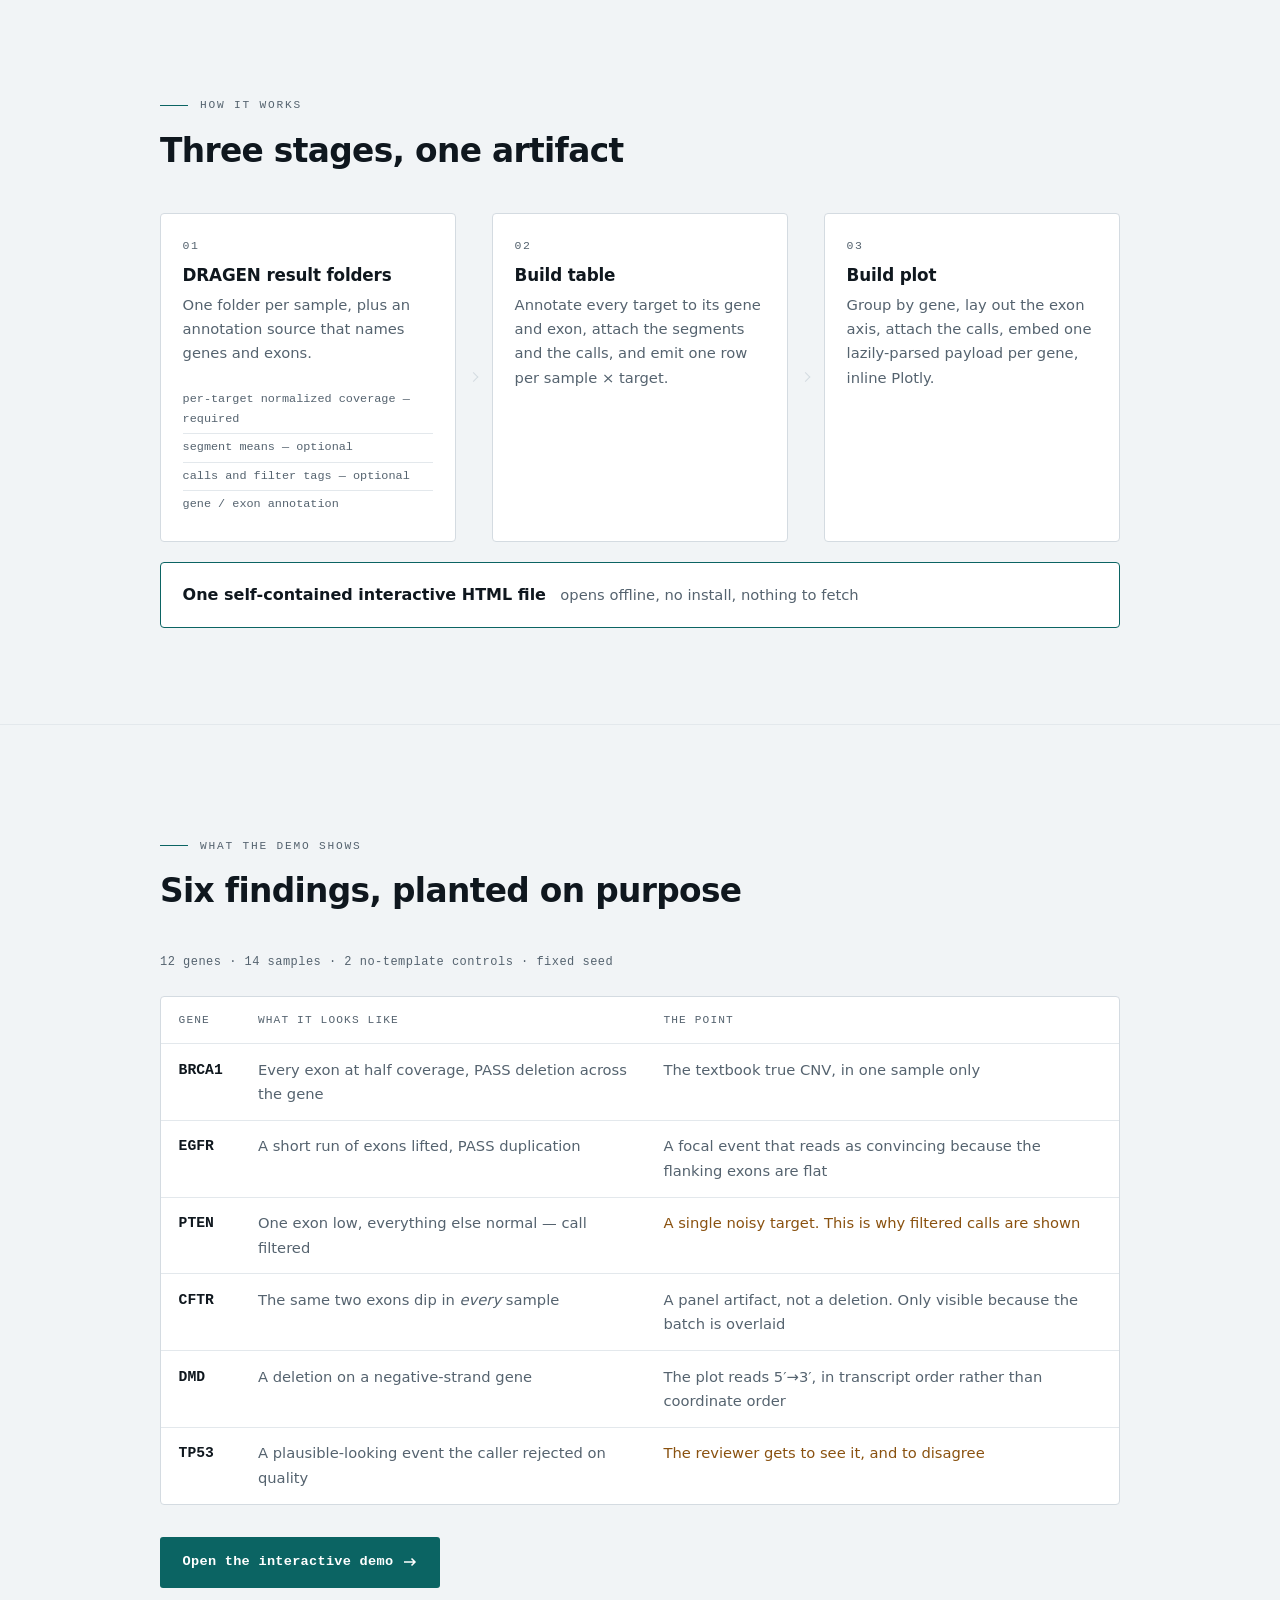
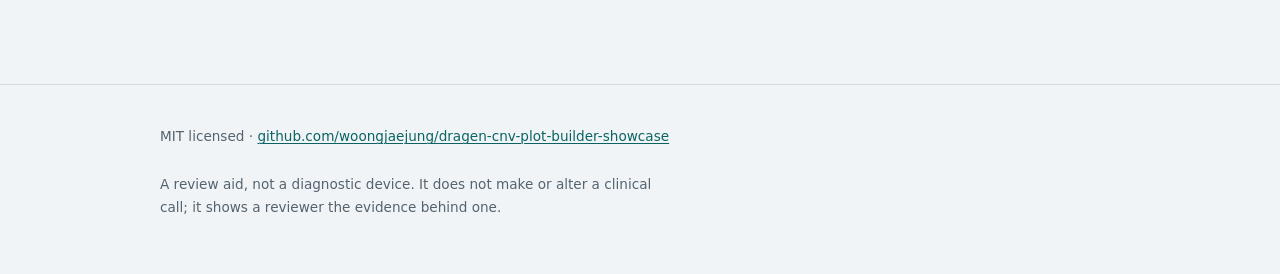
==== commit fbf67ef0: "Fix stale GitHub username in links (wf4006hufman -> woongjaejung)" ====
--- a/docs/index.html
+++ b/docs/index.html
@@ -236,7 +236,7 @@
             <path d="M1 5h11M8.5 1.5 12 5l-3.5 3.5"/>
           </svg>
         </a>
-        <a class="btn btn-secondary" href="https://github.com/wf4006hufman/dragen-cnv-plot-builder-showcase">Source on GitHub</a>
+        <a class="btn btn-secondary" href="https://github.com/woongjaejung/dragen-cnv-plot-builder-showcase">Source on GitHub</a>
       </div>
     </div>
 
@@ -442,7 +442,7 @@
 
 <footer>
   <div class="wrap">
-    <p>MIT licensed &middot; <a href="https://github.com/wf4006hufman/dragen-cnv-plot-builder-showcase">github.com/wf4006hufman/dragen-cnv-plot-builder-showcase</a></p>
+    <p>MIT licensed &middot; <a href="https://github.com/woongjaejung/dragen-cnv-plot-builder-showcase">github.com/woongjaejung/dragen-cnv-plot-builder-showcase</a></p>
     <p>A review aid, not a diagnostic device. It does not make or alter a clinical call; it shows a reviewer the evidence behind one.</p>
   </div>
 </footer>
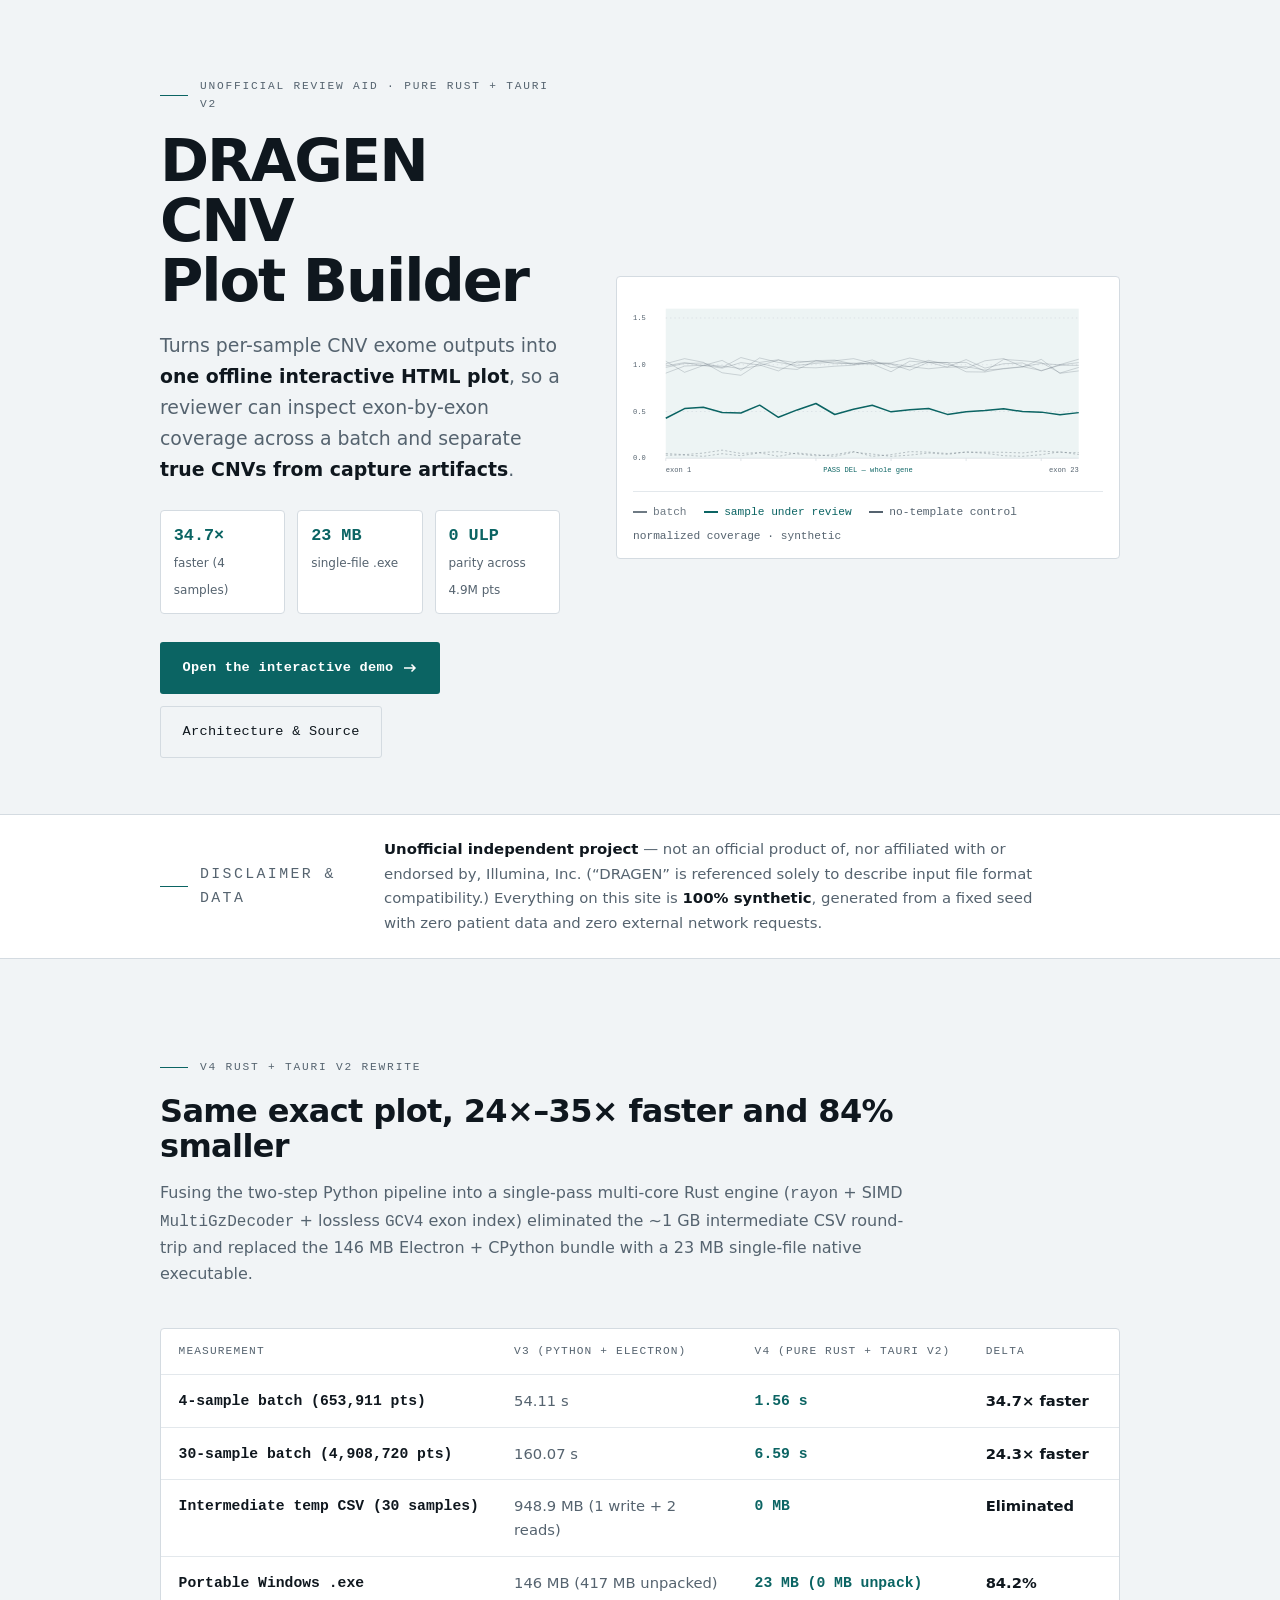
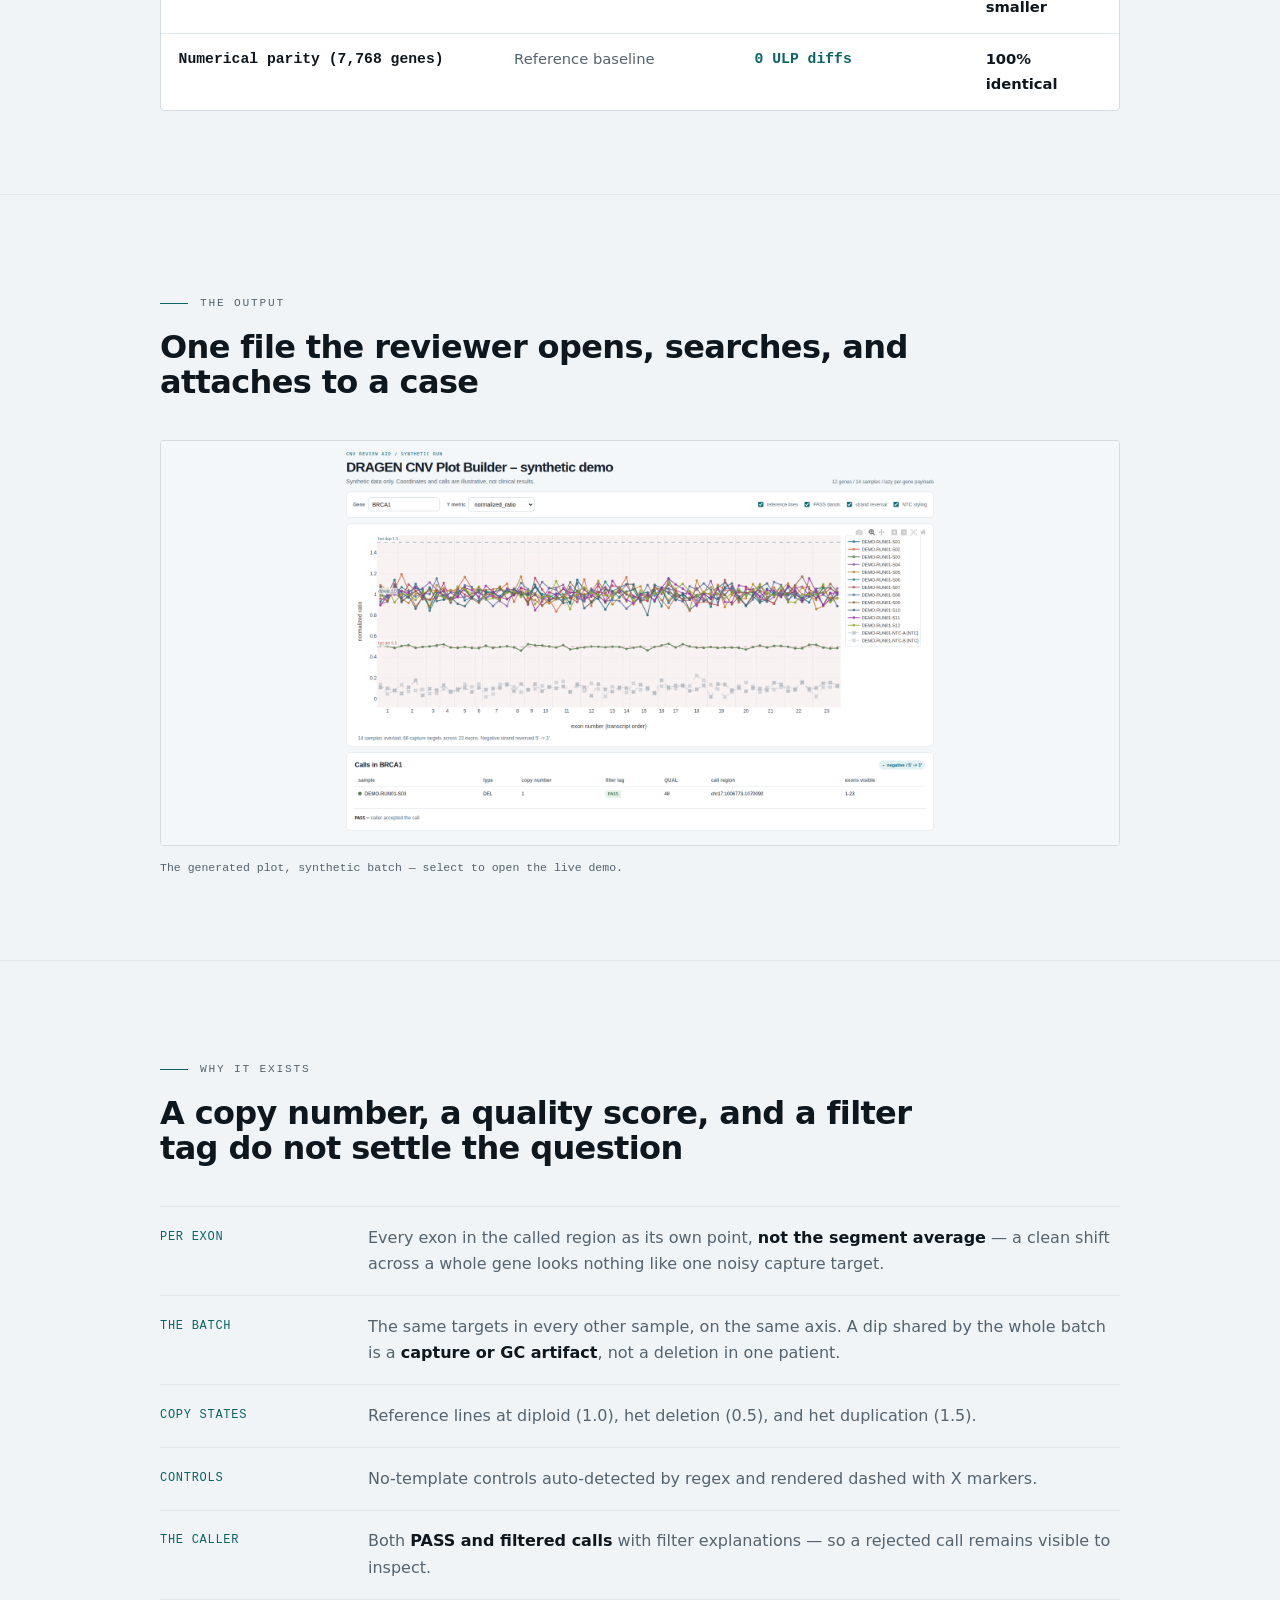
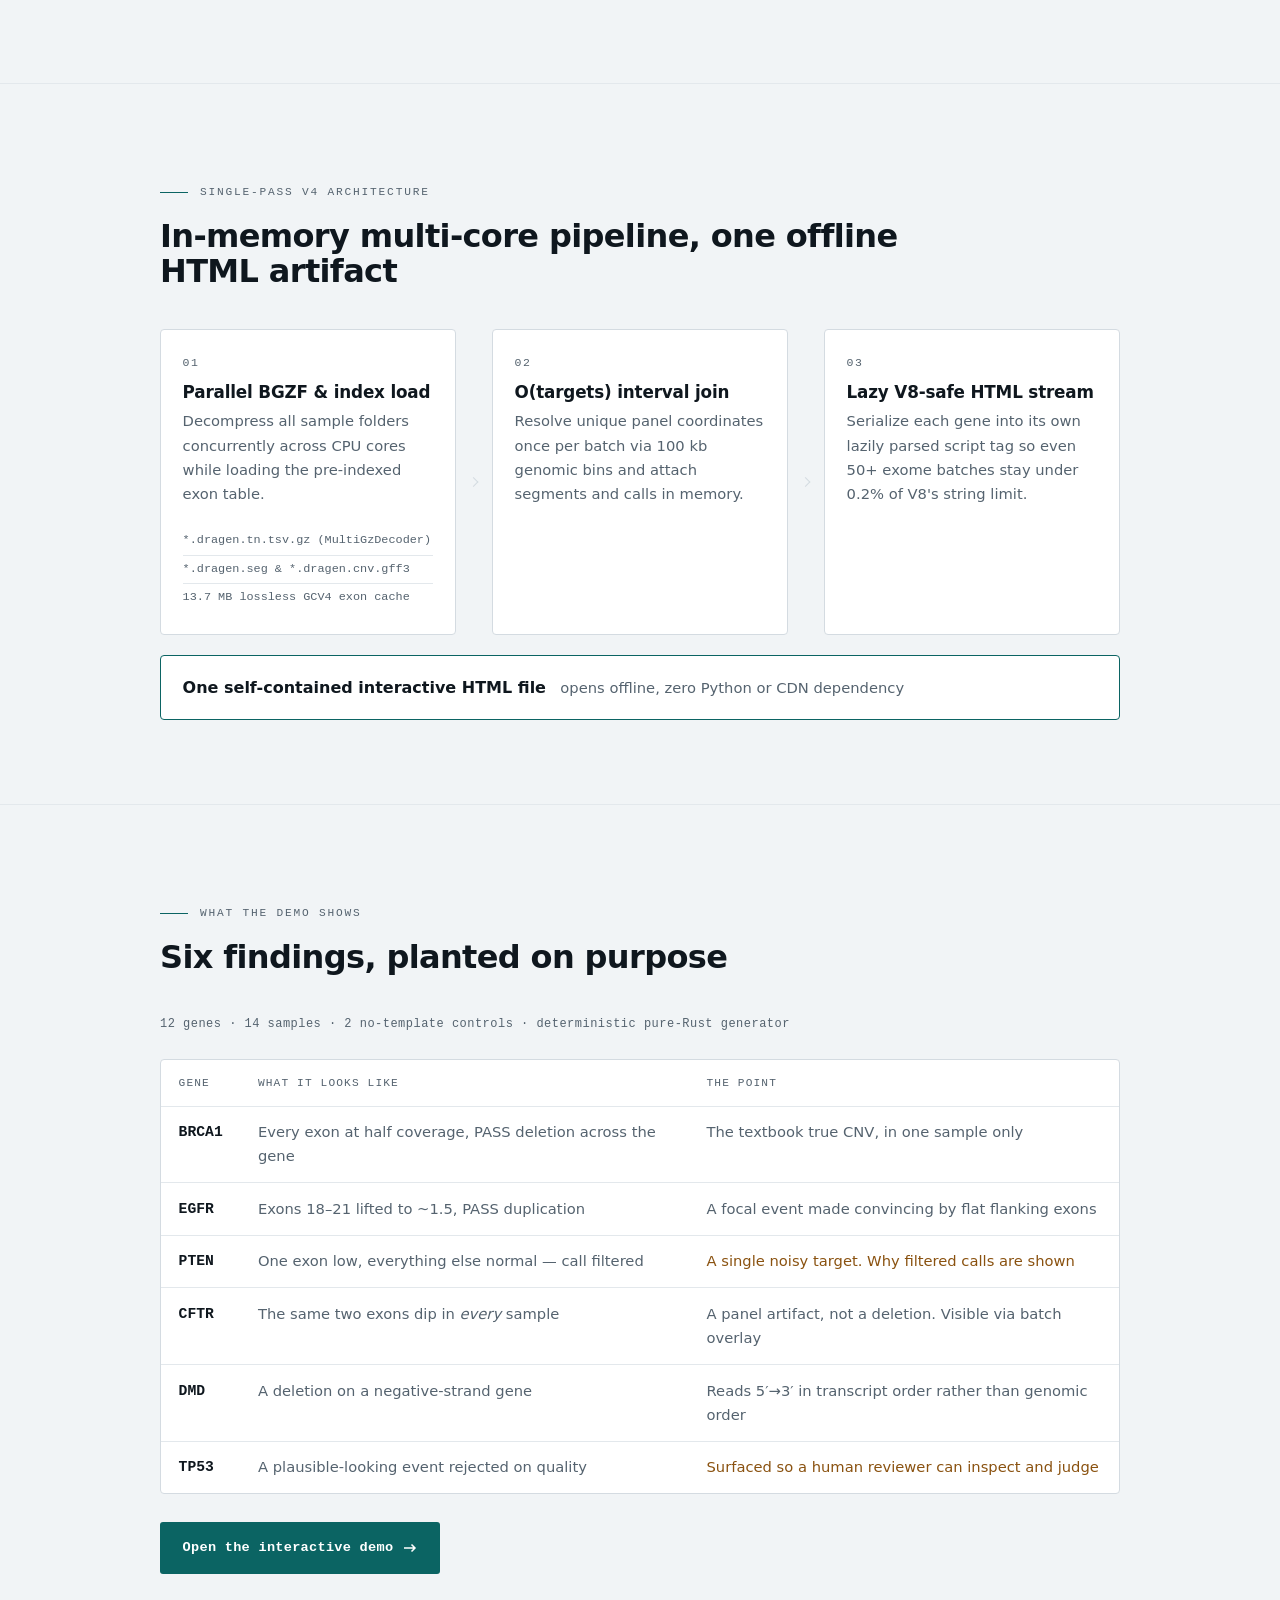
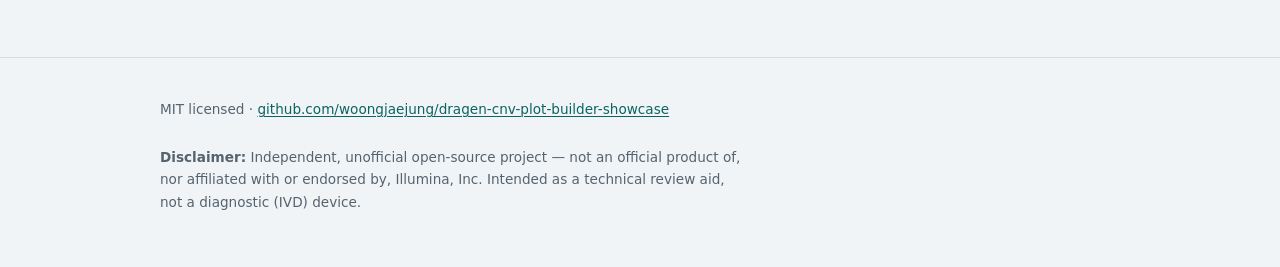
==== commit ecb0b550: "v4.0.0: Upgrade public showcase to pure-Rust + Tauri v2 architecture & benchmarks" ====
--- a/docs/index.html
+++ b/docs/index.html
@@ -3,13 +3,10 @@
 <head>
 <meta charset="utf-8">
 <meta name="viewport" content="width=device-width, initial-scale=1">
-<title>DRAGEN CNV Plot Builder — a review aid for exon-level copy-number calls</title>
-<meta name="description" content="Turns DRAGEN CNV exome output into one interactive HTML plot, so a reviewer can judge whether an exon-level copy-number call is a true CNV or an artifact. Synthetic demo.">
+<title>CNV Plot Builder — Pure-Rust Exon-Level CNV Review Aid (Unofficial Showcase)</title>
+<meta name="description" content="Unofficial pure-Rust + Tauri v2 review aid turning DRAGEN CNV exome output into one offline interactive HTML plot (~25-35x faster, 23 MB portable). 100% synthetic demo.">
 <meta name="color-scheme" content="light dark">
 <style>
-/* ---- Tokens -------------------------------------------------------------
-   Palette borrows the plot's own semantics: neutral greys are the batch,
-   teal is the sample under review, amber is a call the caller filtered out. */
 :root {
   --paper:   #f1f4f6;
   --surface: #ffffff;
@@ -17,13 +14,13 @@
   --muted:   #55636f;
   --rule:    #d4dbe1;
   --rule-soft: #e3e8ec;
-  --accent:  #0b6463;   /* the reviewed sample */
+  --accent:  #0b6463;
   --accent-ink: #ffffff;
-  --flag:    #8a5210;   /* filtered / rejected */
+  --flag:    #8a5210;
   --sans: system-ui, -apple-system, "Segoe UI", Roboto, Helvetica, Arial, sans-serif;
   --mono: ui-monospace, SFMono-Regular, Menlo, Consolas, "Liberation Mono", monospace;
   --gutter: clamp(1.25rem, 5vw, 4rem);
-  --stack:  clamp(3.5rem, 8vw, 6rem);
+  --stack:  clamp(3.2rem, 7vw, 5.2rem);
 }
 @media (prefers-color-scheme: dark) {
   :root {
@@ -42,7 +39,7 @@
   font-family: var(--sans);
   font-size: 1rem;
   line-height: 1.65;
-  overflow-x: hidden;         /* belt and braces: page never scrolls sideways */
+  overflow-x: hidden;
   -webkit-font-smoothing: antialiased;
 }
 .wrap { max-width: 68rem; margin-inline: auto; padding-inline: var(--gutter); }
@@ -51,14 +48,12 @@
 :focus-visible { outline: 2px solid var(--accent); outline-offset: 3px; border-radius: 2px; }
 
 h1, h2, h3 { line-height: 1.1; letter-spacing: -0.02em; margin: 0; font-weight: 650; }
-h1 { font-size: clamp(2.35rem, 6.2vw, 3.9rem); letter-spacing: -0.035em; line-height: 0.99; font-weight: 700; }
-h2 { font-size: clamp(1.5rem, 3.2vw, 2.05rem); }
+h1 { font-size: clamp(2.25rem, 5.8vw, 3.7rem); letter-spacing: -0.035em; line-height: 1.01; font-weight: 700; }
+h2 { font-size: clamp(1.45rem, 3vw, 2rem); }
 h3 { font-size: 1.05rem; letter-spacing: -0.01em; }
 p { margin: 0 0 1rem; }
 p:last-child { margin-bottom: 0; }
 
-/* Mono eyebrow with a leading hairline — the same hairline that separates
-   every section, so the label reads as part of the rule system. */
 .eyebrow {
   font-family: var(--mono);
   font-size: 0.7rem;
@@ -78,21 +73,43 @@
   flex: none;
 }
 
-/* ---- Header ------------------------------------------------------------ */
-header { padding-block: clamp(3rem, 7vw, 5.5rem) clamp(2.5rem, 5vw, 4rem); }
-.hero { display: grid; gap: clamp(2.25rem, 5vw, 3.5rem); }
+header { padding-block: clamp(2.8rem, 6vw, 5rem) clamp(2.25rem, 4.5vw, 3.5rem); }
+.hero { display: grid; gap: clamp(2rem, 5vw, 3.5rem); }
 @media (min-width: 62rem) {
-  .hero { grid-template-columns: minmax(0, 24rem) minmax(0, 1fr); align-items: center; }
+  .hero { grid-template-columns: minmax(0, 25rem) minmax(0, 1fr); align-items: center; }
 }
 .lede {
-  font-size: clamp(1.05rem, 1.6vw, 1.22rem);
+  font-size: clamp(1.02rem, 1.5vw, 1.18rem);
   color: var(--muted);
-  margin-top: 1.25rem;
-  max-width: 34ch;
+  margin-top: 1.2rem;
+  max-width: 38ch;
 }
 .lede strong { color: var(--ink); font-weight: 600; }
 
-.actions { display: flex; flex-wrap: wrap; gap: 0.75rem; margin-top: 2rem; }
+.kpi-strip {
+  display: grid;
+  grid-template-columns: repeat(3, minmax(0, 1fr));
+  gap: 0.75rem;
+  margin-top: 1.5rem;
+}
+.kpi {
+  background: var(--surface);
+  border: 1px solid var(--rule);
+  border-radius: 4px;
+  padding: 0.7rem 0.8rem;
+}
+.kpi b {
+  display: block;
+  font-family: var(--mono);
+  font-size: 1.05rem;
+  color: var(--accent);
+}
+.kpi span {
+  font-size: 0.75rem;
+  color: var(--muted);
+}
+
+.actions { display: flex; flex-wrap: wrap; gap: 0.75rem; margin-top: 1.75rem; }
 .btn {
   display: inline-flex; align-items: center; gap: 0.6rem;
   font-family: var(--mono); font-size: 0.85rem; letter-spacing: 0.02em;
@@ -105,7 +122,6 @@
 .btn-secondary:hover { border-color: var(--accent); }
 .btn svg { flex: none; }
 
-/* ---- Hero figure ------------------------------------------------------- */
 .plot { background: var(--surface); border: 1px solid var(--rule); border-radius: 4px; padding: 1rem 1rem 0.75rem; margin: 0; }
 .plot svg { display: block; width: 100%; height: auto; }
 .plot figcaption {
@@ -129,34 +145,28 @@
 .lab-accent { fill: var(--accent); }
 .callband { fill: var(--accent); opacity: 0.07; }
 
-/* One deliberate motion: the reviewed sample draws itself in on load. */
 @media (prefers-reduced-motion: no-preference) {
   .s-case { stroke-dasharray: 640; stroke-dashoffset: 640; animation: draw 1.5s cubic-bezier(.3,.7,.3,1) 0.25s forwards; }
   @keyframes draw { to { stroke-dashoffset: 0; } }
 }
 
-/* ---- Synthetic-data notice --------------------------------------------- */
 .notice { border-block: 1px solid var(--rule); background: var(--surface); }
-.notice .wrap { padding-block: 1.5rem; display: grid; gap: 0.5rem 2rem; }
-@media (min-width: 48rem) { .notice .wrap { grid-template-columns: 11rem minmax(0, 1fr); } }
+.notice .wrap { padding-block: 1.4rem; display: grid; gap: 0.5rem 2rem; }
+@media (min-width: 48rem) { .notice .wrap { grid-template-columns: 12rem minmax(0, 1fr); } }
 .notice .eyebrow { margin: 0; }
-.notice p { font-size: 0.95rem; color: var(--muted); max-width: 68ch; }
+.notice p { font-size: 0.93rem; color: var(--muted); max-width: 72ch; }
 .notice strong { color: var(--ink); font-weight: 600; }
 
-/* ---- Sections ---------------------------------------------------------- */
 main section { padding-block: var(--stack); border-bottom: 1px solid var(--rule-soft); }
 main section:last-of-type { border-bottom: 0; }
-.section-head { max-width: 46rem; margin-bottom: clamp(2rem, 4vw, 2.75rem); }
+.section-head { max-width: 48rem; margin-bottom: clamp(1.8rem, 4vw, 2.5rem); }
 .section-head p { color: var(--muted); margin-top: 1rem; }
 
-/* Screenshot band */
 .shot { margin: 0; }
 .shot a { display: block; border: 1px solid var(--rule); border-radius: 4px; overflow: hidden; background: var(--surface); }
 .shot img { display: block; width: 100%; height: auto; }
 .shot figcaption { font-family: var(--mono); font-size: 0.72rem; color: var(--muted); margin-top: 0.75rem; }
 
-/* Evidence — a definition list, because each item is a named kind of evidence
-   rather than a step in a sequence. */
 .evidence { display: grid; margin: 0; }
 .evidence > div { display: grid; gap: 0.25rem 2rem; padding-block: 1.1rem; border-top: 1px solid var(--rule-soft); }
 .evidence > div:last-child { border-bottom: 1px solid var(--rule-soft); }
@@ -164,20 +174,11 @@
 .evidence dt { font-family: var(--mono); font-size: 0.75rem; letter-spacing: 0.06em; text-transform: uppercase; color: var(--accent); padding-top: 0.2rem; }
 .evidence dd { margin: 0; color: var(--muted); }
 .evidence dd strong, .audience strong { color: var(--ink); font-weight: 600; }
-.afterword { margin-top: 1.75rem; color: var(--muted); max-width: 46rem; }
-
-/* Audience */
-.audience { list-style: none; margin: 0; padding: 0; display: grid; }
-.audience li { padding-block: 0.95rem; border-top: 1px solid var(--rule-soft); color: var(--muted); }
-.audience li:last-child { border-bottom: 1px solid var(--rule-soft); }
-@media (min-width: 48rem) { .audience { grid-template-columns: 1fr 1fr; column-gap: 3rem; } }
-
-/* Flow — genuinely a sequence, so the stages carry numbers. */
+
 .flow { list-style: none; margin: 0 0 1.25rem; padding: 0; display: grid; gap: 1.5rem; counter-reset: stage; }
 @media (min-width: 56rem) { .flow { grid-template-columns: repeat(3, 1fr); gap: 2.25rem; } }
 .flow > li { counter-increment: stage; position: relative; background: var(--surface); border: 1px solid var(--rule); border-radius: 4px; padding: 1.4rem 1.35rem; }
 .flow > li::before { content: counter(stage, decimal-leading-zero); font-family: var(--mono); font-size: 0.72rem; letter-spacing: 0.12em; color: var(--muted); display: block; margin-bottom: 0.7rem; }
-/* Connector chevron sits in the gap between stages and flips with the layout. */
 .flow > li:not(:last-child)::after { content: ""; position: absolute; width: 7px; height: 7px; border-right: 1px solid var(--rule); border-bottom: 1px solid var(--rule); left: 50%; bottom: -1.05rem; transform: translateX(-50%) rotate(45deg); }
 @media (min-width: 56rem) { .flow > li:not(:last-child)::after { left: auto; right: -1.4rem; top: 50%; bottom: auto; transform: translateY(-50%) rotate(-45deg); } }
 .flow h3 { margin-bottom: 0.5rem; }
@@ -189,32 +190,20 @@
 .out b { font-weight: 650; }
 .out span { color: var(--muted); font-size: 0.92rem; }
 
-/* Findings table */
 .runline { font-family: var(--mono); font-size: 0.75rem; letter-spacing: 0.04em; color: var(--muted); margin-bottom: 1.5rem; }
 .scroller { overflow-x: auto; border: 1px solid var(--rule); border-radius: 4px; background: var(--surface); }
 table { border-collapse: collapse; width: 100%; min-width: 34rem; font-size: 0.92rem; }
 th, td { text-align: left; padding: 0.85rem 1.1rem; border-top: 1px solid var(--rule-soft); vertical-align: top; color: var(--muted); }
 thead th { border-top: 0; font-family: var(--mono); font-size: 0.7rem; letter-spacing: 0.1em; text-transform: uppercase; font-weight: 500; white-space: nowrap; }
 tbody th { font-family: var(--mono); font-weight: 600; white-space: nowrap; color: var(--ink); }
+td strong { color: var(--ink); font-weight: 600; }
 td.flagged { color: var(--flag); }
-/* Narrow screens: three prose columns cannot share 320px, so each finding
-   becomes a stacked block and the header row is left to assistive tech. */
-@media (max-width: 40rem) {
-  .scroller { overflow-x: visible; padding-inline: 1.1rem; }
-  table { min-width: 0; }
-  thead { position: absolute; width: 1px; height: 1px; overflow: hidden; clip-path: inset(50%); }
-  tbody tr { display: block; padding-block: 1.05rem; border-top: 1px solid var(--rule-soft); }
-  tbody tr:first-child { border-top: 0; }
-  tbody th, tbody td { display: block; padding: 0; border: 0; }
-  tbody th { margin-bottom: 0.35rem; }
-  tbody td + td { margin-top: 0.35rem; }
-}
-
-/* ---- Footer ------------------------------------------------------------ */
+td.accent-num { font-family: var(--mono); color: var(--accent); font-weight: 600; }
+
 footer { border-top: 1px solid var(--rule); padding-block: 2.5rem 3.5rem; }
 footer .wrap { display: grid; gap: 0.6rem; }
-footer p { font-size: 0.85rem; color: var(--muted); max-width: 60ch; }
-footer a { overflow-wrap: anywhere; }   /* the repo URL is longer than a 360px column */
+footer p { font-size: 0.85rem; color: var(--muted); max-width: 68ch; }
+footer a { overflow-wrap: anywhere; }
 </style>
 </head>
 <body>
@@ -222,13 +211,18 @@
 <header>
   <div class="wrap hero">
     <div>
-      <p class="eyebrow">Clinical genomics &middot; review aid</p>
+      <p class="eyebrow">Unofficial review aid &middot; Pure Rust + Tauri v2</p>
       <h1>DRAGEN CNV Plot&nbsp;Builder</h1>
       <p class="lede">
-        Turns DRAGEN CNV exome output into <strong>one interactive HTML plot</strong>, so a
-        reviewer can open a gene and judge whether an exon-level copy-number call is a
-        <strong>true CNV or an artifact</strong>.
+        Turns per-sample CNV exome outputs into <strong>one offline interactive HTML plot</strong>,
+        so a reviewer can inspect exon-by-exon coverage across a batch and separate
+        <strong>true CNVs from capture artifacts</strong>.
       </p>
+      <div class="kpi-strip" aria-label="v4 Rust rewrite highlights">
+        <div class="kpi"><b>34.7&times;</b><span>faster (4 samples)</span></div>
+        <div class="kpi"><b>23 MB</b><span>single-file .exe</span></div>
+        <div class="kpi"><b>0 ULP</b><span>parity across 4.9M pts</span></div>
+      </div>
       <div class="actions">
         <a class="btn btn-primary" href="demo/">
           Open the interactive demo
@@ -236,14 +230,12 @@
             <path d="M1 5h11M8.5 1.5 12 5l-3.5 3.5"/>
           </svg>
         </a>
-        <a class="btn btn-secondary" href="https://github.com/woongjaejung/dragen-cnv-plot-builder-showcase">Source on GitHub</a>
-      </div>
-    </div>
-
-    <!-- Schematic of one gene: the batch in grey, the reviewed sample in teal,
-         controls dashed at zero. Geometry is fixed, not fetched. -->
+        <a class="btn btn-secondary" href="https://github.com/woongjaejung/dragen-cnv-plot-builder-showcase">Architecture &amp; Source</a>
+      </div>
+    </div>
+
     <figure class="plot">
-      <svg viewBox="0 0 660 262" role="img" aria-label="Schematic exon-level coverage plot: eleven batch samples flat at copy number 2, two no-template controls near zero, and one sample sitting at half coverage across every exon — a whole-gene deletion.">
+      <svg viewBox="0 0 660 262" role="img" aria-label="Schematic exon-level coverage plot: eleven batch samples flat at diploid ratio 1.0, two no-template controls near zero, and one sample at 0.5 across every exon.">
         <rect class="callband" x="46" y="22" width="580" height="210"/>
         <line class="ref" x1="46" y1="35.1" x2="626" y2="35.1"/>
         <line class="ref" x1="46" y1="100.8" x2="626" y2="100.8"/>
@@ -263,12 +255,6 @@
         <polyline class="s-batch" points="46.0,112.6 72.4,102.6 98.7,101.4 125.1,105.6 151.5,97.8 177.8,101.1 204.2,109.4 230.5,95.9 256.9,96.8 283.3,95.2 309.6,92.2 336.0,98.6 362.4,100.0 388.7,108.4 415.1,97.1 441.5,104.4 467.8,103.4 494.2,108.2 520.5,106.5 546.9,103.9 573.3,93.1 599.6,112.8 626.0,109.4"/>
         <polyline class="s-batch" points="46.0,99.3 72.4,92.2 98.7,97.3 125.1,112.0 151.5,115.6 177.8,98.6 204.2,105.1 230.5,107.4 256.9,95.0 283.3,94.2 309.6,99.8 336.0,99.3 362.4,98.2 388.7,91.3 415.1,97.1 441.5,97.7 467.8,97.5 494.2,110.0 520.5,93.2 546.9,95.1 573.3,97.6 599.6,112.4 626.0,104.5"/>
         <polyline class="s-batch" points="46.0,95.8 72.4,111.4 98.7,101.8 125.1,94.7 151.5,108.5 177.8,91.2 204.2,97.5 230.5,101.6 256.9,98.8 283.3,96.9 309.6,100.0 336.0,94.0 362.4,104.7 388.7,103.2 415.1,94.6 441.5,100.6 467.8,106.0 494.2,95.2 520.5,92.1 546.9,103.4 573.3,108.9 599.6,101.5 626.0,101.6"/>
-        <polyline class="s-batch" points="46.0,102.5 72.4,92.5 98.7,106.8 125.1,93.3 151.5,108.2 177.8,105.4 204.2,97.0 230.5,94.1 256.9,95.7 283.3,98.7 309.6,99.9 336.0,99.8 362.4,97.4 388.7,101.8 415.1,99.1 441.5,97.4 467.8,100.7 494.2,96.2 520.5,97.4 546.9,88.9 573.3,98.8 599.6,103.3 626.0,103.0"/>
-        <polyline class="s-batch" points="46.0,100.8 72.4,95.3 98.7,102.7 125.1,98.5 151.5,89.9 177.8,115.9 204.2,107.4 230.5,99.3 256.9,98.4 283.3,99.3 309.6,103.3 336.0,96.9 362.4,99.1 388.7,103.8 415.1,86.4 441.5,98.7 467.8,104.0 494.2,101.3 520.5,102.1 546.9,101.1 573.3,116.9 599.6,103.6 626.0,94.8"/>
-        <polyline class="s-batch" points="46.0,107.7 72.4,101.1 98.7,95.1 125.1,95.7 151.5,91.9 177.8,110.8 204.2,102.8 230.5,102.8 256.9,97.1 283.3,94.3 309.6,116.6 336.0,94.3 362.4,109.3 388.7,96.7 415.1,109.6 441.5,99.7 467.8,93.7 494.2,101.6 520.5,99.6 546.9,96.0 573.3,99.9 599.6,101.3 626.0,91.7"/>
-        <polyline class="s-batch" points="46.0,94.6 72.4,102.5 98.7,84.5 125.1,107.5 151.5,95.3 177.8,102.3 204.2,100.0 230.5,96.6 256.9,99.4 283.3,97.0 309.6,109.8 336.0,109.7 362.4,97.1 388.7,106.4 415.1,106.8 441.5,109.4 467.8,93.3 494.2,96.3 520.5,92.0 546.9,106.3 573.3,100.7 599.6,107.5 626.0,96.2"/>
-        <polyline class="s-batch" points="46.0,91.4 72.4,106.0 98.7,91.5 125.1,94.9 151.5,101.8 177.8,112.4 204.2,92.4 230.5,101.3 256.9,104.3 283.3,98.4 309.6,98.3 336.0,91.9 362.4,106.8 388.7,94.0 415.1,92.0 441.5,92.2 467.8,101.8 494.2,105.1 520.5,94.7 546.9,100.1 573.3,100.0 599.6,92.3 626.0,102.3"/>
-        <polyline class="s-batch" points="46.0,114.3 72.4,103.0 98.7,111.7 125.1,95.9 151.5,98.9 177.8,104.4 204.2,100.8 230.5,95.8 256.9,100.3 283.3,92.9 309.6,101.1 336.0,94.6 362.4,91.9 388.7,91.2 415.1,104.7 441.5,95.6 467.8,111.8 494.2,107.1 520.5,112.3 546.9,94.4 573.3,108.0 599.6,100.8 626.0,101.9"/>
         <polyline class="s-ntc" points="46.0,225.5 72.4,227.0 98.7,224.8 125.1,220.7 151.5,225.3 177.8,224.0 204.2,222.8 230.5,226.0 256.9,228.7 283.3,226.9 309.6,222.6 336.0,229.4 362.4,227.0 388.7,222.8 415.1,223.4 441.5,225.4 467.8,223.3 494.2,225.0 520.5,228.5 546.9,229.4 573.3,227.1 599.6,223.0 626.0,226.9"/>
         <polyline class="s-ntc" points="46.0,227.8 72.4,227.5 98.7,229.4 125.1,225.7 151.5,228.5 177.8,224.5 204.2,229.4 230.5,224.6 256.9,227.1 283.3,229.4 309.6,223.5 336.0,226.2 362.4,229.4 388.7,227.7 415.1,224.7 441.5,226.6 467.8,223.4 494.2,223.5 520.5,223.7 546.9,224.6 573.3,221.9 599.6,223.7 626.0,224.3"/>
         <polyline class="s-case" points="46.0,175.9 72.4,162.3 98.7,160.4 125.1,167.7 151.5,168.5 177.8,157.5 204.2,174.5 230.5,164.2 256.9,155.2 283.3,170.6 309.6,163.2 336.0,157.7 362.4,166.9 388.7,163.8 415.1,162.2 441.5,170.5 467.8,166.8 494.2,165.0 520.5,162.6 546.9,166.5 573.3,167.3 599.6,171.0 626.0,168.0"/>
@@ -288,19 +274,46 @@
 
 <div class="notice">
   <div class="wrap">
-    <p class="eyebrow">Synthetic data</p>
+    <p class="eyebrow">Disclaimer &amp; Data</p>
     <p>
-      Everything on this site is <strong>synthetic</strong>, generated from a fixed seed by code
-      committed to this repository. No patient data, no sample identifiers, no panel design, and
-      none of the production source. The page loads <strong>no third-party resource</strong> and
-      makes no network request.
+      <strong>Unofficial independent project</strong> &mdash; not an official product of, nor affiliated
+      with or endorsed by, Illumina, Inc. (&ldquo;DRAGEN&rdquo; is referenced solely to describe input file
+      format compatibility.) Everything on this site is <strong>100% synthetic</strong>, generated from a
+      fixed seed with zero patient data and zero external network requests.
     </p>
   </div>
 </div>
 
 <main>
-  <!-- The screenshot is committed separately. If it is missing the whole section
-       removes itself, so the page reads as written rather than leaving a gap. -->
+  <section aria-labelledby="bench">
+    <div class="wrap">
+      <div class="section-head">
+        <p class="eyebrow">v4 Rust + Tauri v2 Rewrite</p>
+        <h2 id="bench">Same exact plot, 24&times;&ndash;35&times; faster and 84% smaller</h2>
+        <p>
+          Fusing the two-step Python pipeline into a single-pass multi-core Rust engine
+          (<code>rayon</code> + SIMD <code>MultiGzDecoder</code> + lossless <code>GCV4</code> exon index)
+          eliminated the ~1 GB intermediate CSV round-trip and replaced the 146 MB Electron + CPython bundle
+          with a 23 MB single-file native executable.
+        </p>
+      </div>
+      <div class="scroller">
+        <table>
+          <thead>
+            <tr><th scope="col">Measurement</th><th scope="col">v3 (Python + Electron)</th><th scope="col">v4 (Pure Rust + Tauri v2)</th><th scope="col">Delta</th></tr>
+          </thead>
+          <tbody>
+            <tr><th scope="row">4-sample batch (653,911 pts)</th><td>54.11 s</td><td class="accent-num">1.56 s</td><td><strong>34.7&times; faster</strong></td></tr>
+            <tr><th scope="row">30-sample batch (4,908,720 pts)</th><td>160.07 s</td><td class="accent-num">6.59 s</td><td><strong>24.3&times; faster</strong></td></tr>
+            <tr><th scope="row">Intermediate temp CSV (30 samples)</th><td>948.9 MB (1 write + 2 reads)</td><td class="accent-num">0 MB</td><td><strong>Eliminated</strong></td></tr>
+            <tr><th scope="row">Portable Windows .exe</th><td>146 MB (417 MB unpacked)</td><td class="accent-num">23 MB (0 MB unpack)</td><td><strong>84.2% smaller</strong></td></tr>
+            <tr><th scope="row">Numerical parity (7,768 genes)</th><td>Reference baseline</td><td class="accent-num">0 ULP diffs</td><td><strong>100% identical</strong></td></tr>
+          </tbody>
+        </table>
+      </div>
+    </div>
+  </section>
+
   <section aria-labelledby="output" id="output-section">
     <div class="wrap">
       <div class="section-head">
@@ -323,11 +336,6 @@
       <div class="section-head">
         <p class="eyebrow">Why it exists</p>
         <h2 id="why">A copy number, a quality score, and a filter tag do not settle the question</h2>
-        <p>
-          A CNV call arrives as those three numbers. Deciding whether it is real is a judgement,
-          and the numbers alone do not support it. Five things do, and the reviewer needs them
-          in one view.
-        </p>
       </div>
       <dl class="evidence">
         <div>
@@ -340,68 +348,48 @@
         </div>
         <div>
           <dt>Copy states</dt>
-          <dd>Reference lines where diploid, heterozygous deletion, and heterozygous duplication should sit, so magnitude is read against an expectation rather than a feeling.</dd>
+          <dd>Reference lines at diploid (1.0), het deletion (0.5), and het duplication (1.5).</dd>
         </div>
         <div>
           <dt>Controls</dt>
-          <dd>How the no-template controls behaved at the same positions.</dd>
+          <dd>No-template controls auto-detected by regex and rendered dashed with X markers.</dd>
         </div>
         <div>
           <dt>The caller</dt>
-          <dd>What the caller decided, <strong>including the calls it filtered out</strong>, and why &mdash; a rejected call the reviewer never sees is a rejected call the reviewer cannot disagree with.</dd>
+          <dd>Both <strong>PASS and filtered calls</strong> with filter explanations &mdash; so a rejected call remains visible to inspect.</dd>
         </div>
       </dl>
-      <p class="afterword">
-        Assembling that by hand means joining three files per sample and plotting gene by gene.
-      </p>
-    </div>
-  </section>
-
-  <section aria-labelledby="who">
-    <div class="wrap">
-      <div class="section-head">
-        <p class="eyebrow">Who it is for</p>
-        <h2 id="who">People who have to defend the call</h2>
-      </div>
-      <ul class="audience">
-        <li><strong>Clinical genomics reviewers and variant scientists</strong> confirming or rejecting exon-level calls before they reach a report</li>
-        <li><strong>Molecular pathology and diagnostic lab staff</strong> who need the evidence in one view rather than across three files</li>
-        <li><strong>NGS bioinformatics and field support engineers</strong> triaging whether a suspicious call is biology or the panel</li>
-        <li><strong>Panel and assay developers</strong> watching how a capture design behaves across a batch, target by target</li>
-        <li><strong>Anyone shipping analysis tooling to non-technical users</strong> on locked-down clinical workstations</li>
-      </ul>
     </div>
   </section>
 
   <section aria-labelledby="how">
     <div class="wrap">
       <div class="section-head">
-        <p class="eyebrow">How it works</p>
-        <h2 id="how">Three stages, one artifact</h2>
+        <p class="eyebrow">Single-pass v4 architecture</p>
+        <h2 id="how">In-memory multi-core pipeline, one offline HTML artifact</h2>
       </div>
       <ol class="flow">
         <li>
-          <h3>DRAGEN result folders</h3>
-          <p>One folder per sample, plus an annotation source that names genes and exons.</p>
+          <h3>Parallel BGZF &amp; index load</h3>
+          <p>Decompress all sample folders concurrently across CPU cores while loading the pre-indexed exon table.</p>
           <ul>
-            <li>per-target normalized coverage &mdash; required</li>
-            <li>segment means &mdash; optional</li>
-            <li>calls and filter tags &mdash; optional</li>
-            <li>gene / exon annotation</li>
+            <li>*.dragen.tn.tsv.gz (MultiGzDecoder)</li>
+            <li>*.dragen.seg &amp; *.dragen.cnv.gff3</li>
+            <li>13.7 MB lossless GCV4 exon cache</li>
           </ul>
         </li>
         <li>
-          <h3>Build table</h3>
-          <p>Annotate every target to its gene and exon, attach the segments and the calls, and emit one row per sample &times; target.</p>
+          <h3>O(targets) interval join</h3>
+          <p>Resolve unique panel coordinates once per batch via 100 kb genomic bins and attach segments and calls in memory.</p>
         </li>
         <li>
-          <h3>Build plot</h3>
-          <p>Group by gene, lay out the exon axis, attach the calls, embed one lazily-parsed payload per gene, inline Plotly.</p>
+          <h3>Lazy V8-safe HTML stream</h3>
+          <p>Serialize each gene into its own lazily parsed script tag so even 50+ exome batches stay under 0.2% of V8's string limit.</p>
         </li>
       </ol>
       <p class="out">
         <b>One self-contained interactive HTML file</b>
-        <span>opens offline, no install, nothing to fetch</span>
+        <span>opens offline, zero Python or CDN dependency</span>
       </p>
     </div>
   </section>
@@ -412,7 +400,7 @@
         <p class="eyebrow">What the demo shows</p>
         <h2 id="demo">Six findings, planted on purpose</h2>
       </div>
-      <p class="runline">12 genes &middot; 14 samples &middot; 2 no-template controls &middot; fixed seed</p>
+      <p class="runline">12 genes &middot; 14 samples &middot; 2 no-template controls &middot; deterministic pure-Rust generator</p>
       <div class="scroller">
         <table>
           <thead>
@@ -420,11 +408,11 @@
           </thead>
           <tbody>
             <tr><th scope="row">BRCA1</th><td>Every exon at half coverage, PASS deletion across the gene</td><td>The textbook true CNV, in one sample only</td></tr>
-            <tr><th scope="row">EGFR</th><td>A short run of exons lifted, PASS duplication</td><td>A focal event that reads as convincing because the flanking exons are flat</td></tr>
-            <tr><th scope="row">PTEN</th><td>One exon low, everything else normal &mdash; call filtered</td><td class="flagged">A single noisy target. This is why filtered calls are shown</td></tr>
-            <tr><th scope="row">CFTR</th><td>The same two exons dip in <em>every</em> sample</td><td>A panel artifact, not a deletion. Only visible because the batch is overlaid</td></tr>
-            <tr><th scope="row">DMD</th><td>A deletion on a negative-strand gene</td><td>The plot reads 5&prime;&rarr;3&prime;, in transcript order rather than coordinate order</td></tr>
-            <tr><th scope="row">TP53</th><td>A plausible-looking event the caller rejected on quality</td><td class="flagged">The reviewer gets to see it, and to disagree</td></tr>
+            <tr><th scope="row">EGFR</th><td>Exons 18&ndash;21 lifted to ~1.5, PASS duplication</td><td>A focal event made convincing by flat flanking exons</td></tr>
+            <tr><th scope="row">PTEN</th><td>One exon low, everything else normal &mdash; call filtered</td><td class="flagged">A single noisy target. Why filtered calls are shown</td></tr>
+            <tr><th scope="row">CFTR</th><td>The same two exons dip in <em>every</em> sample</td><td>A panel artifact, not a deletion. Visible via batch overlay</td></tr>
+            <tr><th scope="row">DMD</th><td>A deletion on a negative-strand gene</td><td>Reads 5&prime;&rarr;3&prime; in transcript order rather than genomic order</td></tr>
+            <tr><th scope="row">TP53</th><td>A plausible-looking event rejected on quality</td><td class="flagged">Surfaced so a human reviewer can inspect and judge</td></tr>
           </tbody>
         </table>
       </div>
@@ -443,7 +431,7 @@
 <footer>
   <div class="wrap">
     <p>MIT licensed &middot; <a href="https://github.com/woongjaejung/dragen-cnv-plot-builder-showcase">github.com/woongjaejung/dragen-cnv-plot-builder-showcase</a></p>
-    <p>A review aid, not a diagnostic device. It does not make or alter a clinical call; it shows a reviewer the evidence behind one.</p>
+    <p><strong>Disclaimer:</strong> Independent, unofficial open-source project &mdash; not an official product of, nor affiliated with or endorsed by, Illumina, Inc. Intended as a technical review aid, not a diagnostic (IVD) device.</p>
   </div>
 </footer>
 
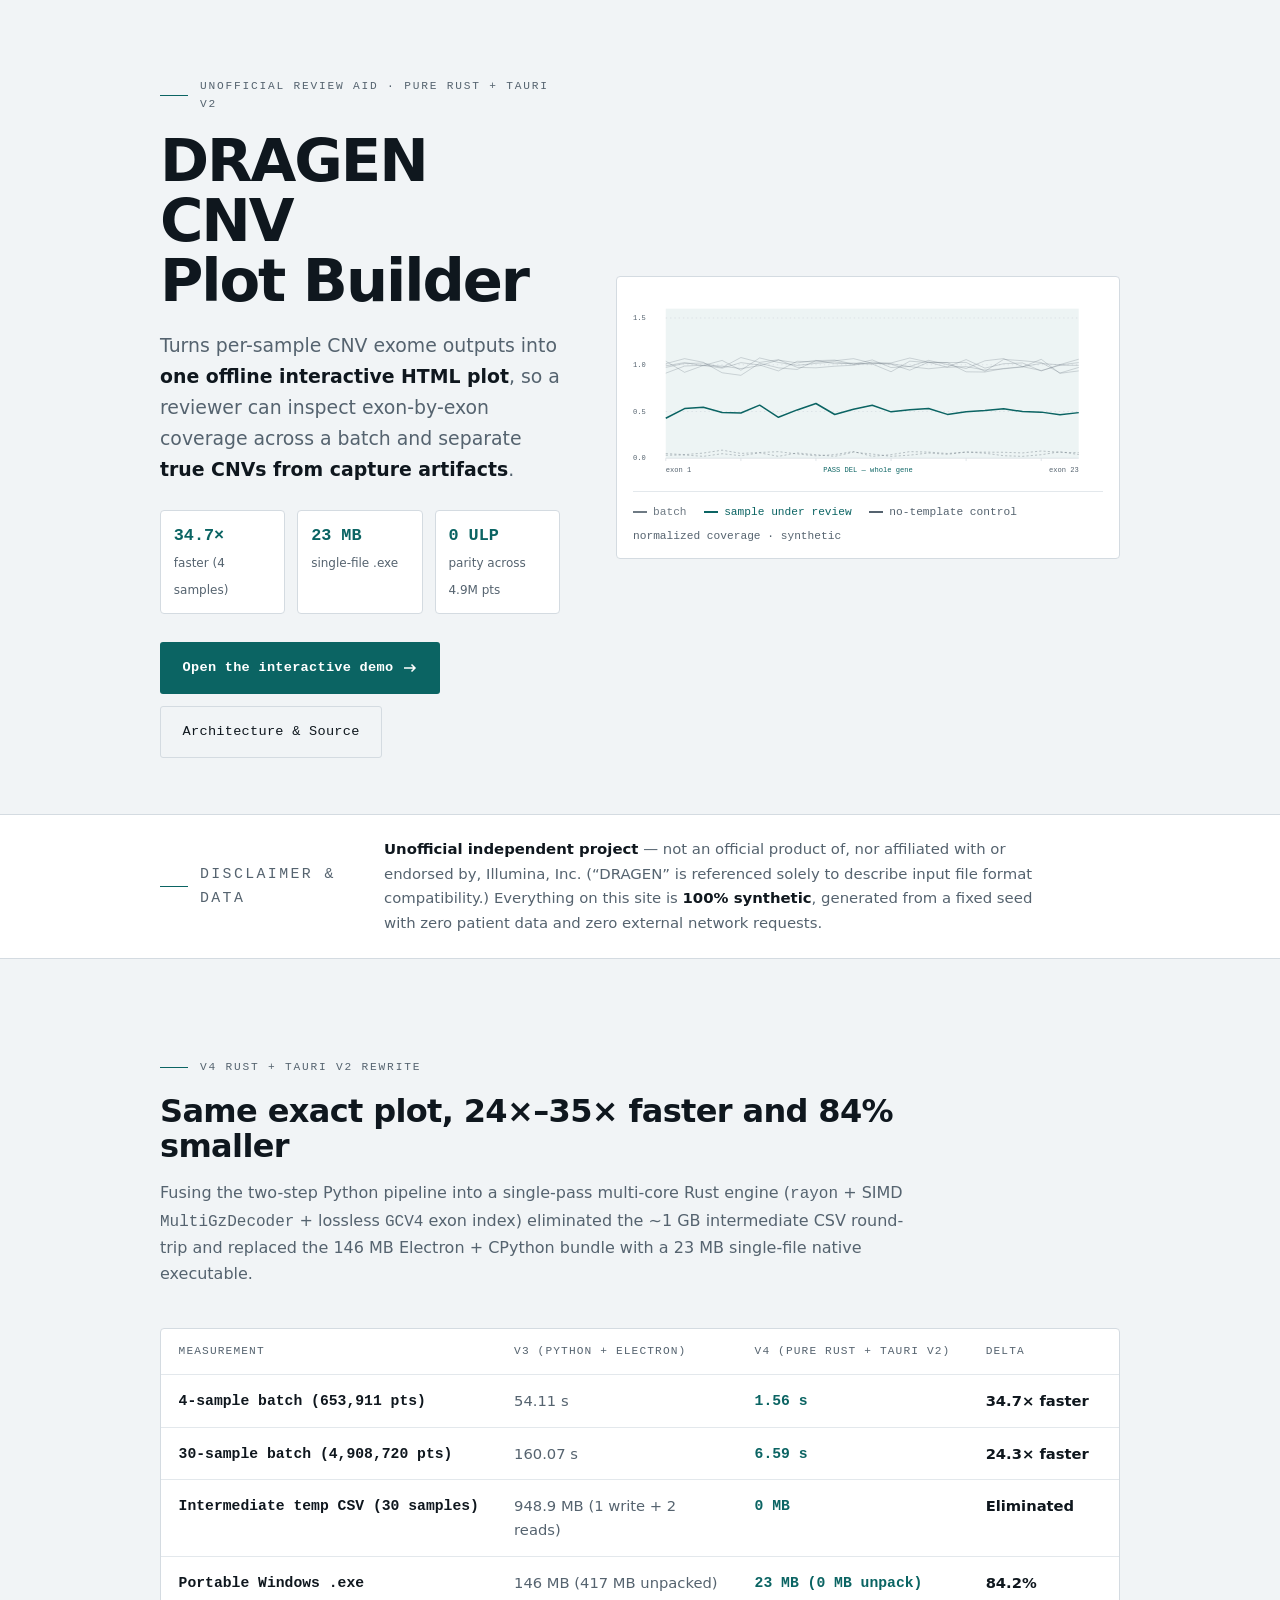
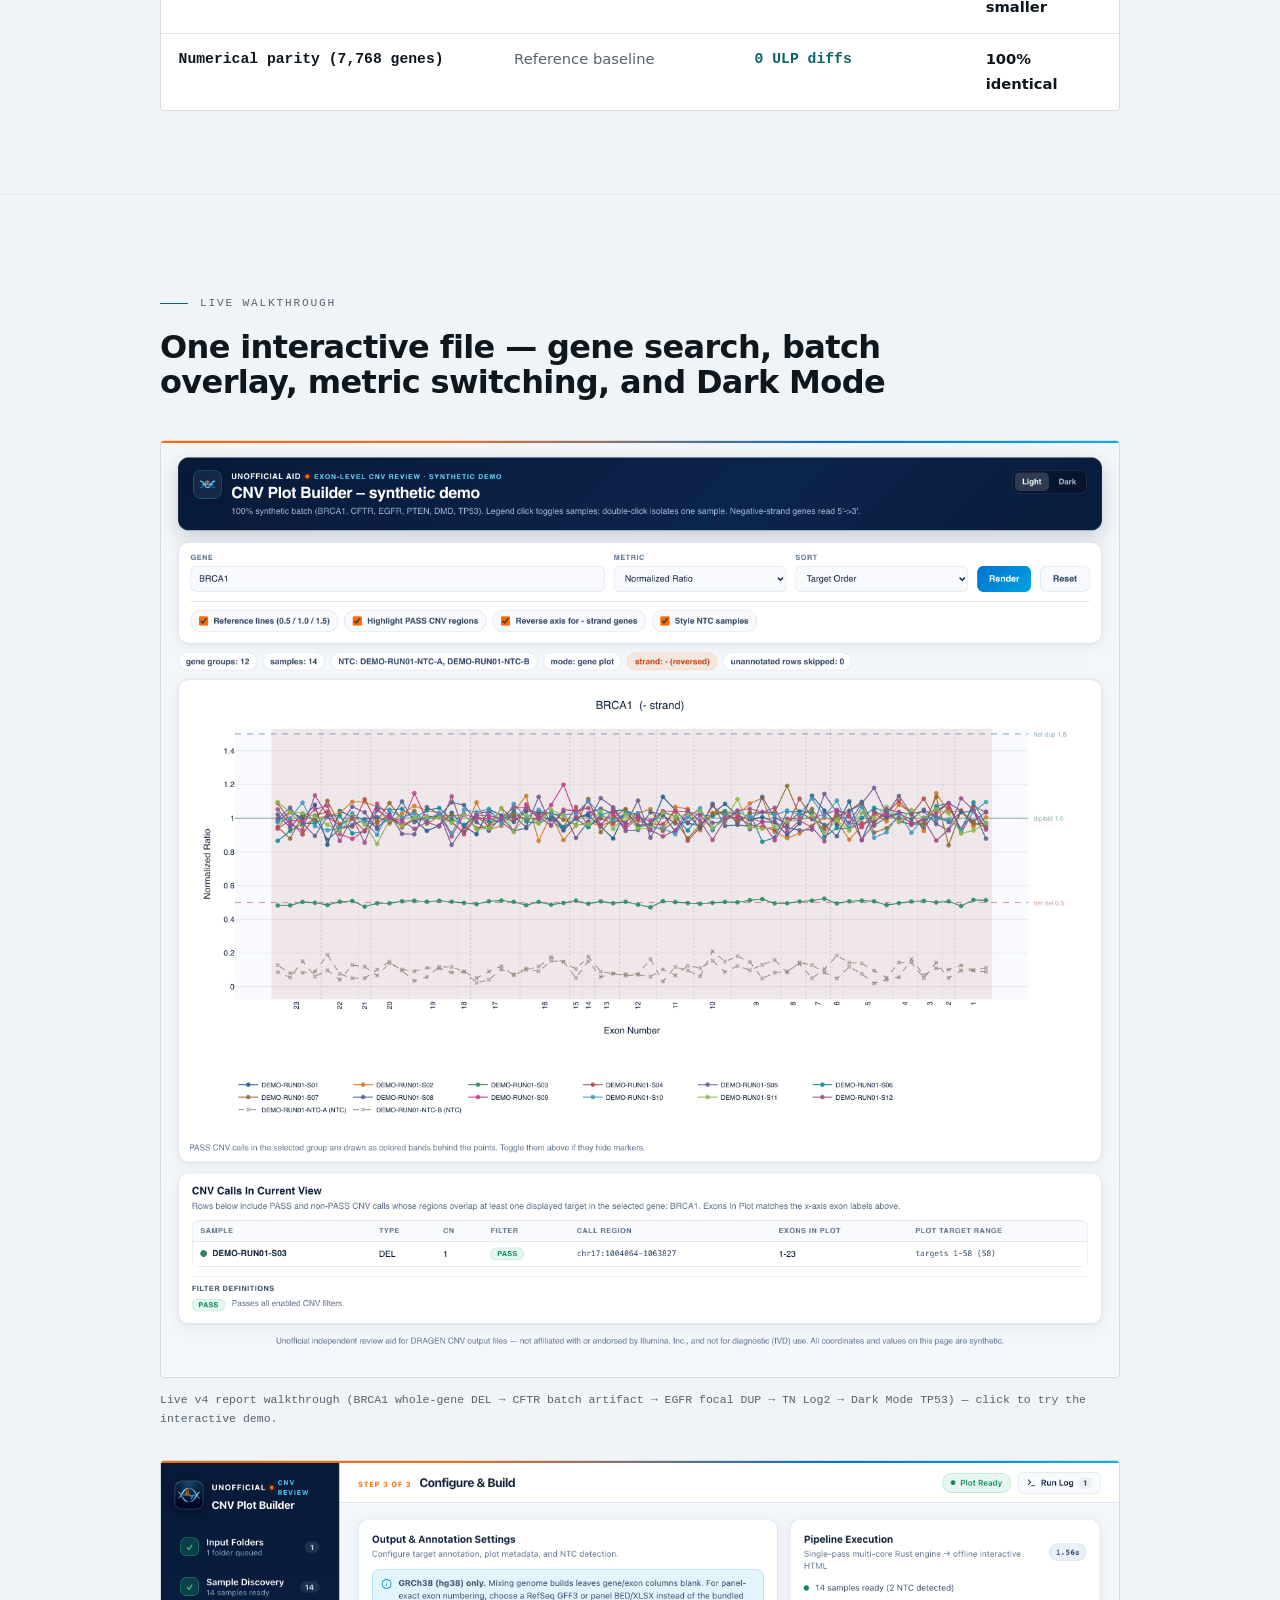
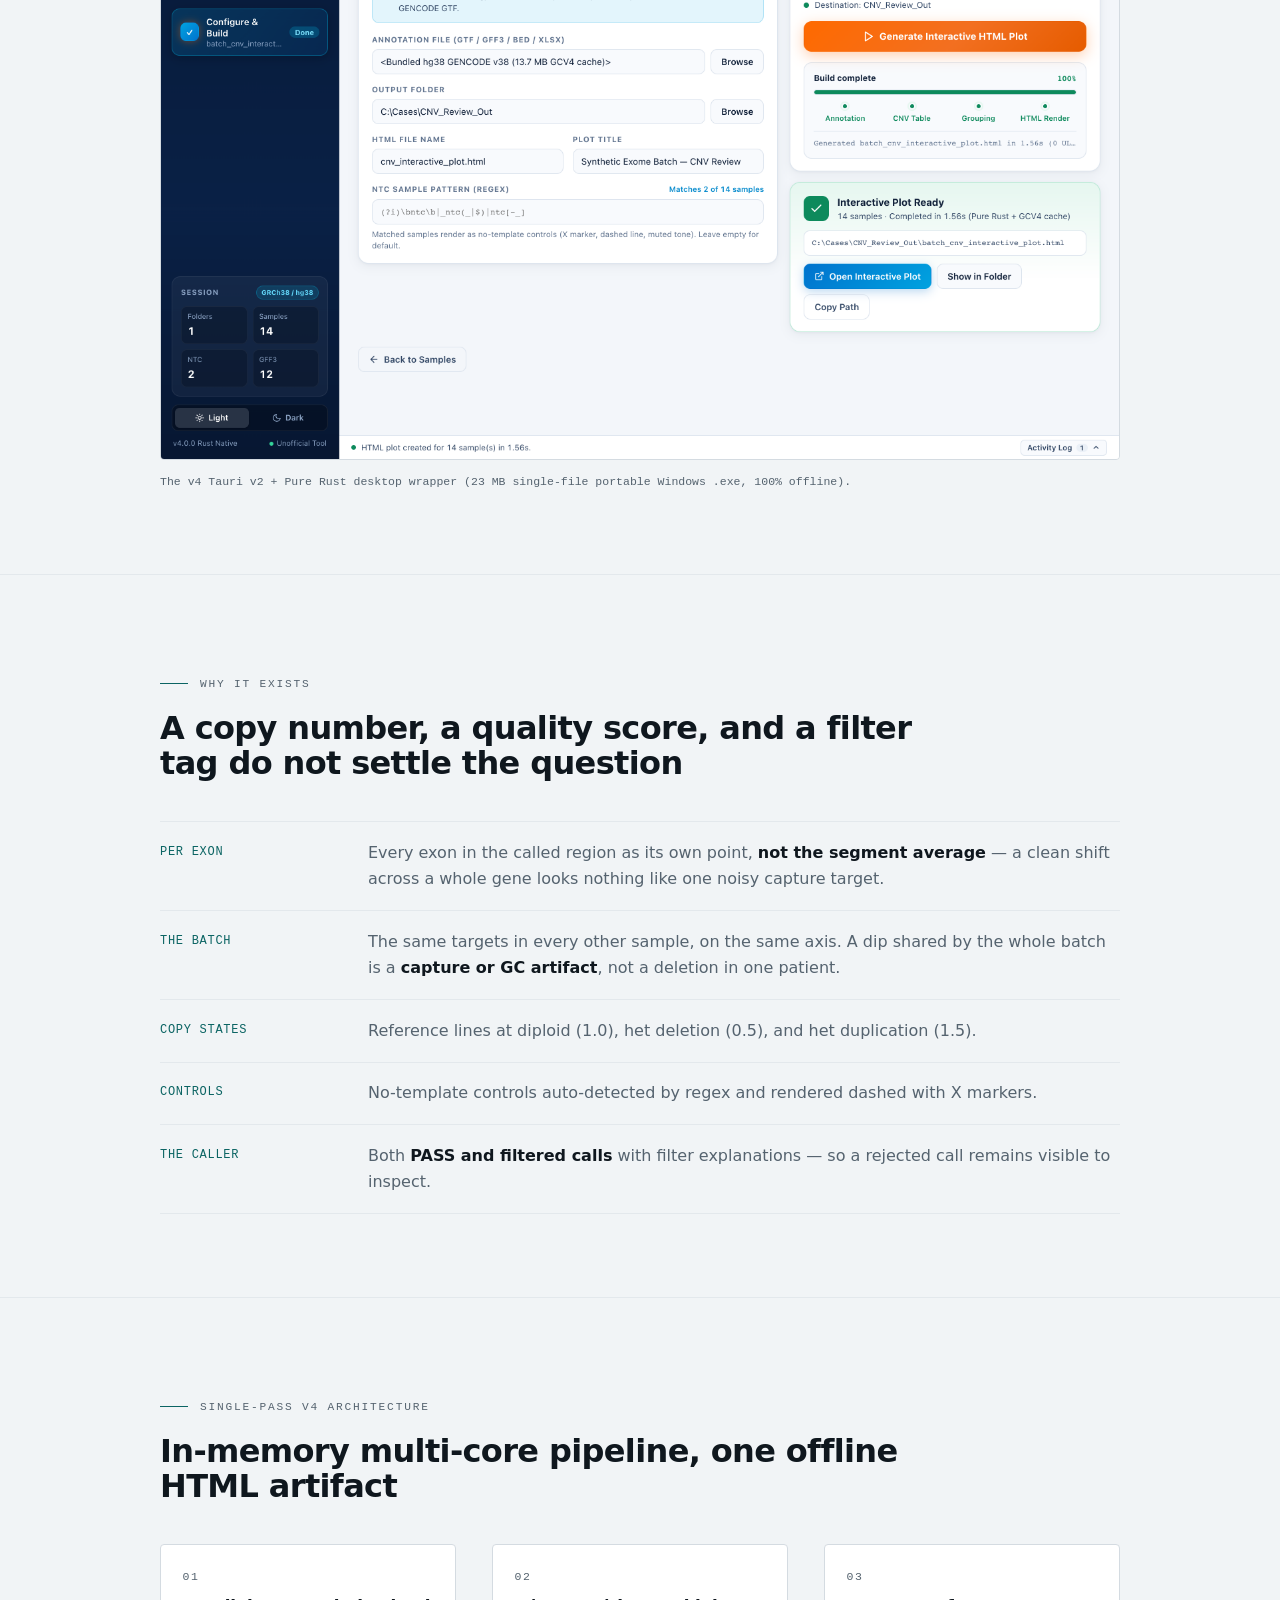
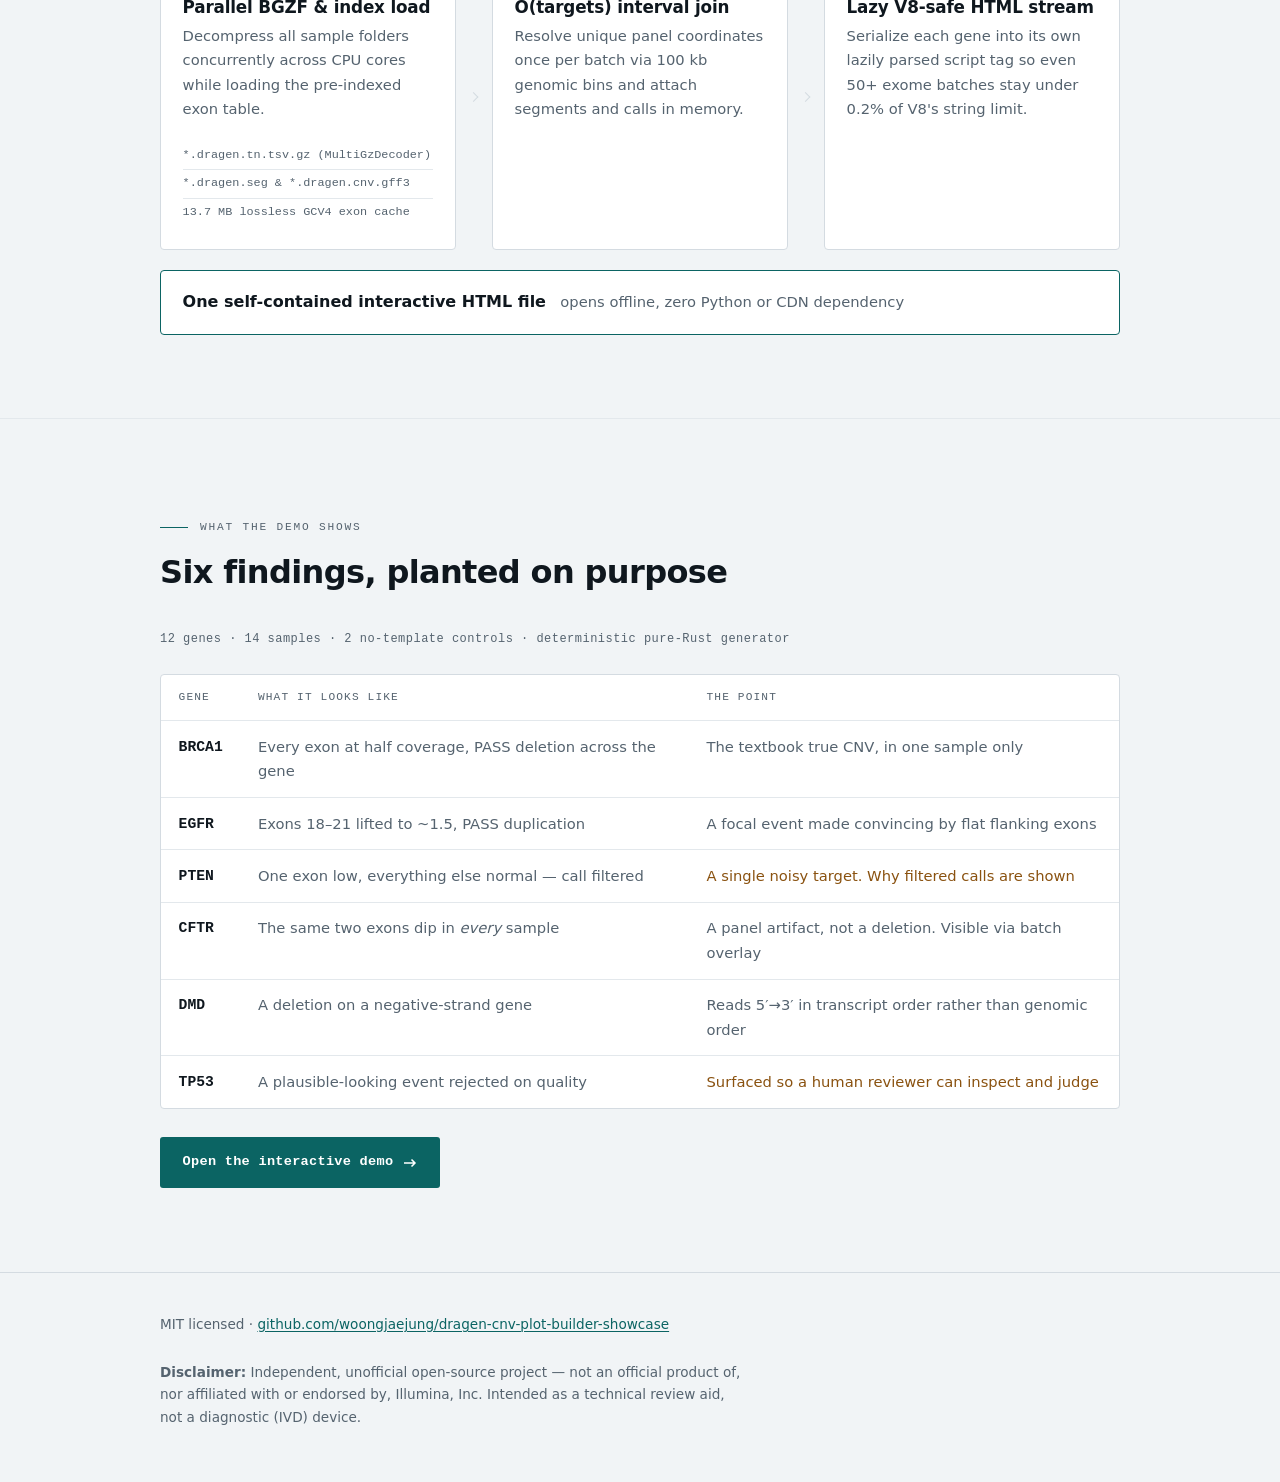
==== commit 532c0d9a: "Update live demo, screenshots, and walkthrough video/GIF to v4 Light/Dark UI" ====
--- a/docs/index.html
+++ b/docs/index.html
@@ -317,16 +317,22 @@
   <section aria-labelledby="output" id="output-section">
     <div class="wrap">
       <div class="section-head">
-        <p class="eyebrow">The output</p>
-        <h2 id="output">One file the reviewer opens, searches, and attaches to a case</h2>
+        <p class="eyebrow">Live walkthrough</p>
+        <h2 id="output">One interactive file — gene search, batch overlay, metric switching, and Dark Mode</h2>
       </div>
       <figure class="shot">
         <a href="demo/">
-          <img src="assets/demo-plot.png" width="2400" height="1010"
-               alt="The interactive plot: exon-level coverage for one gene, every sample in the batch overlaid, copy-state reference lines, and a table of calls underneath."
-               onerror="document.getElementById('output-section').remove()">
+          <video src="assets/demo-walkthrough.mp4" poster="assets/demo-plot.png"
+                 autoplay loop muted playsinline
+                 style="display:block;width:100%;height:auto;"></video>
         </a>
-        <figcaption>The generated plot, synthetic batch &mdash; select to open the live demo.</figcaption>
+        <figcaption>Live v4 report walkthrough (BRCA1 whole-gene DEL &rarr; CFTR batch artifact &rarr; EGFR focal DUP &rarr; TN Log2 &rarr; Dark Mode TP53) &mdash; click to try the interactive demo.</figcaption>
+      </figure>
+      <figure class="shot" style="margin-top:2rem;">
+        <img src="assets/demo-desktop-v4.png"
+             alt="Native v4 Tauri v2 + Pure Rust desktop application showing 3-step workflow and 1.56s build completion."
+             style="display:block;width:100%;height:auto;border:1px solid var(--rule);border-radius:4px;">
+        <figcaption>The v4 Tauri v2 + Pure Rust desktop wrapper (23 MB single-file portable Windows .exe, 100% offline).</figcaption>
       </figure>
     </div>
   </section>
